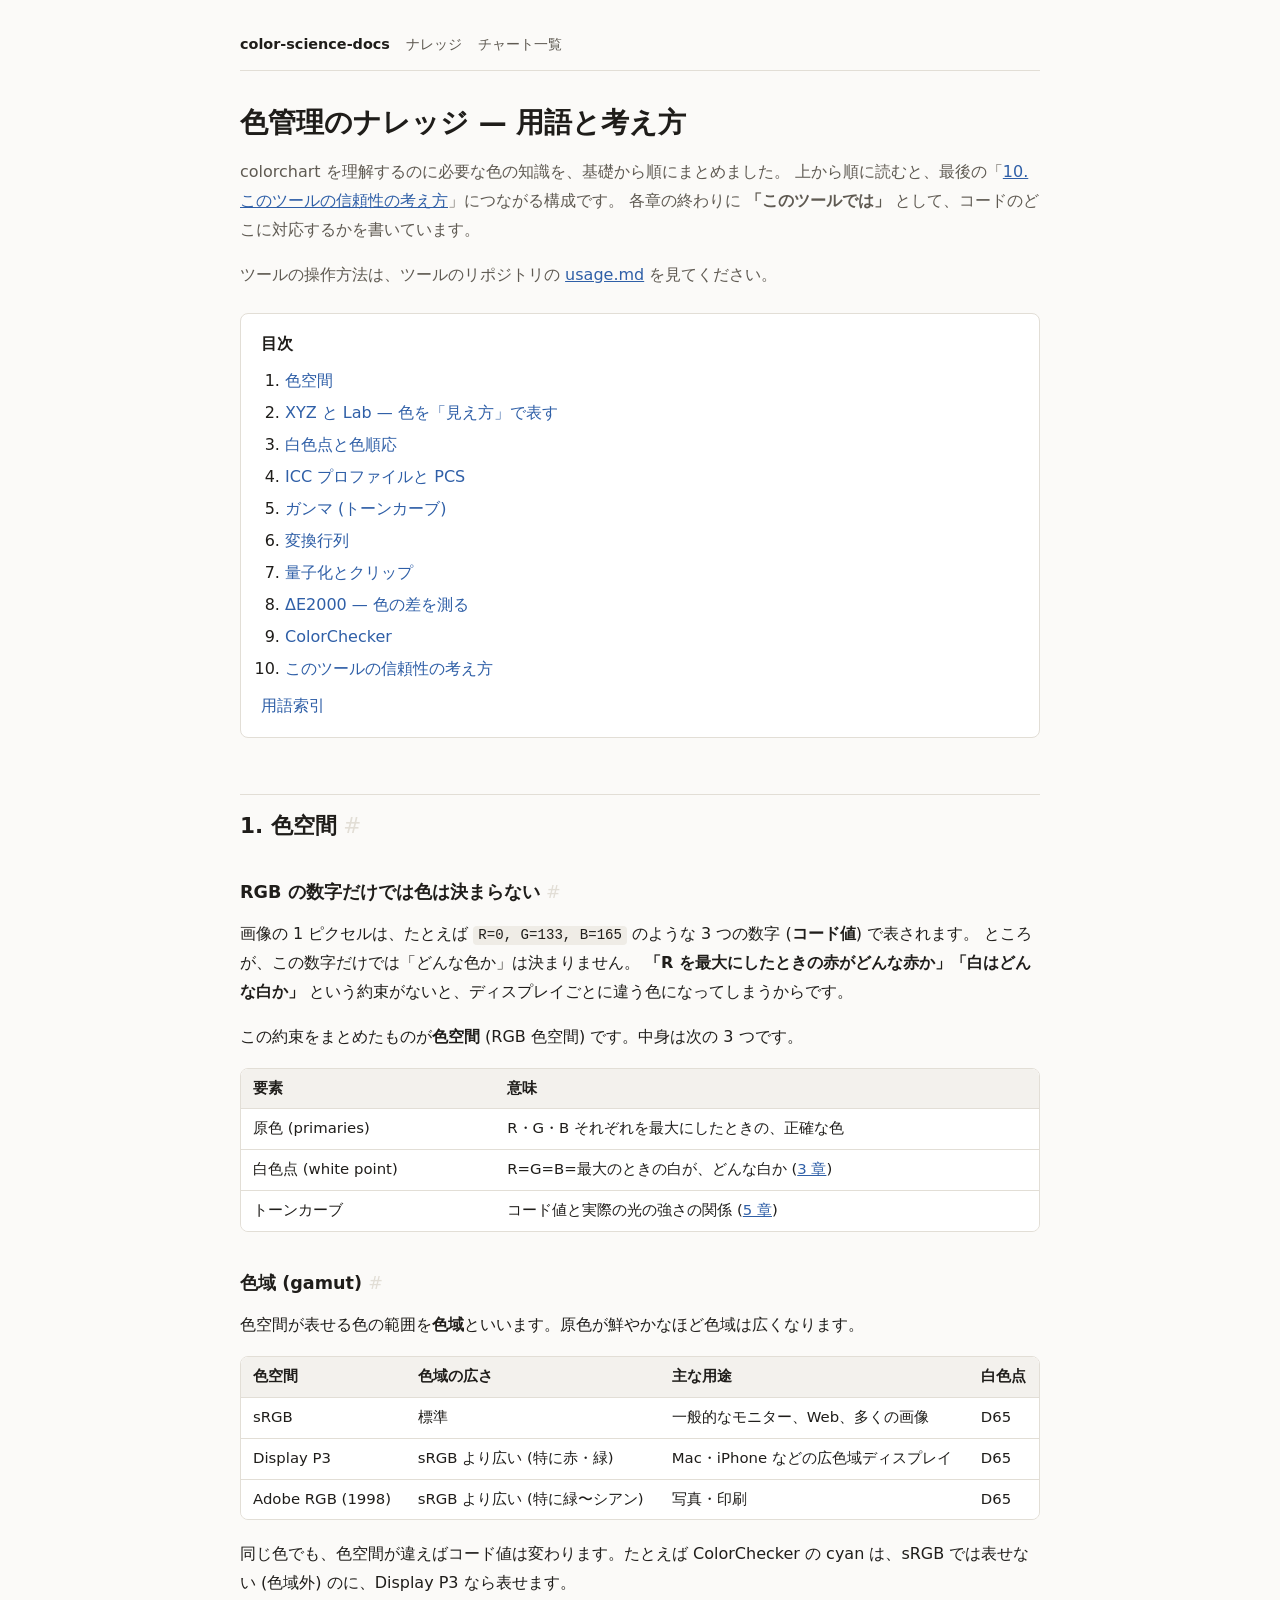
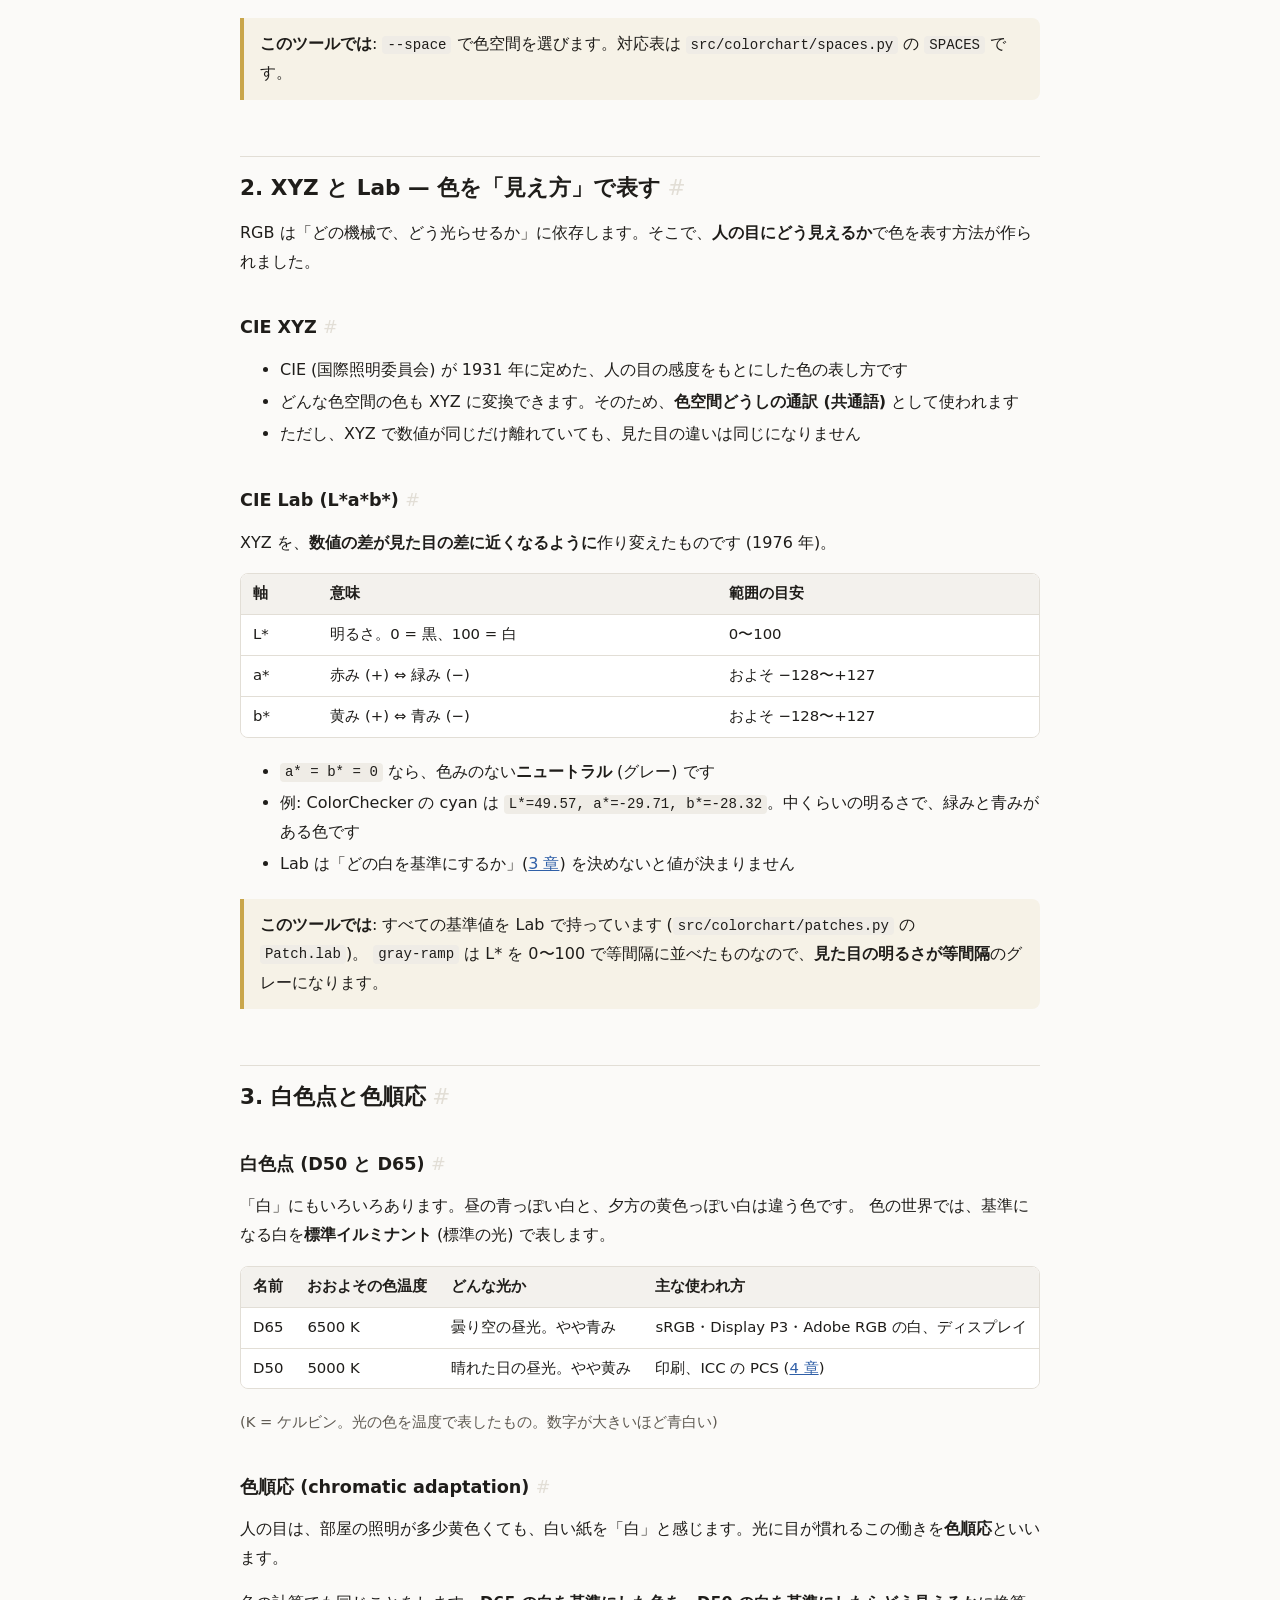
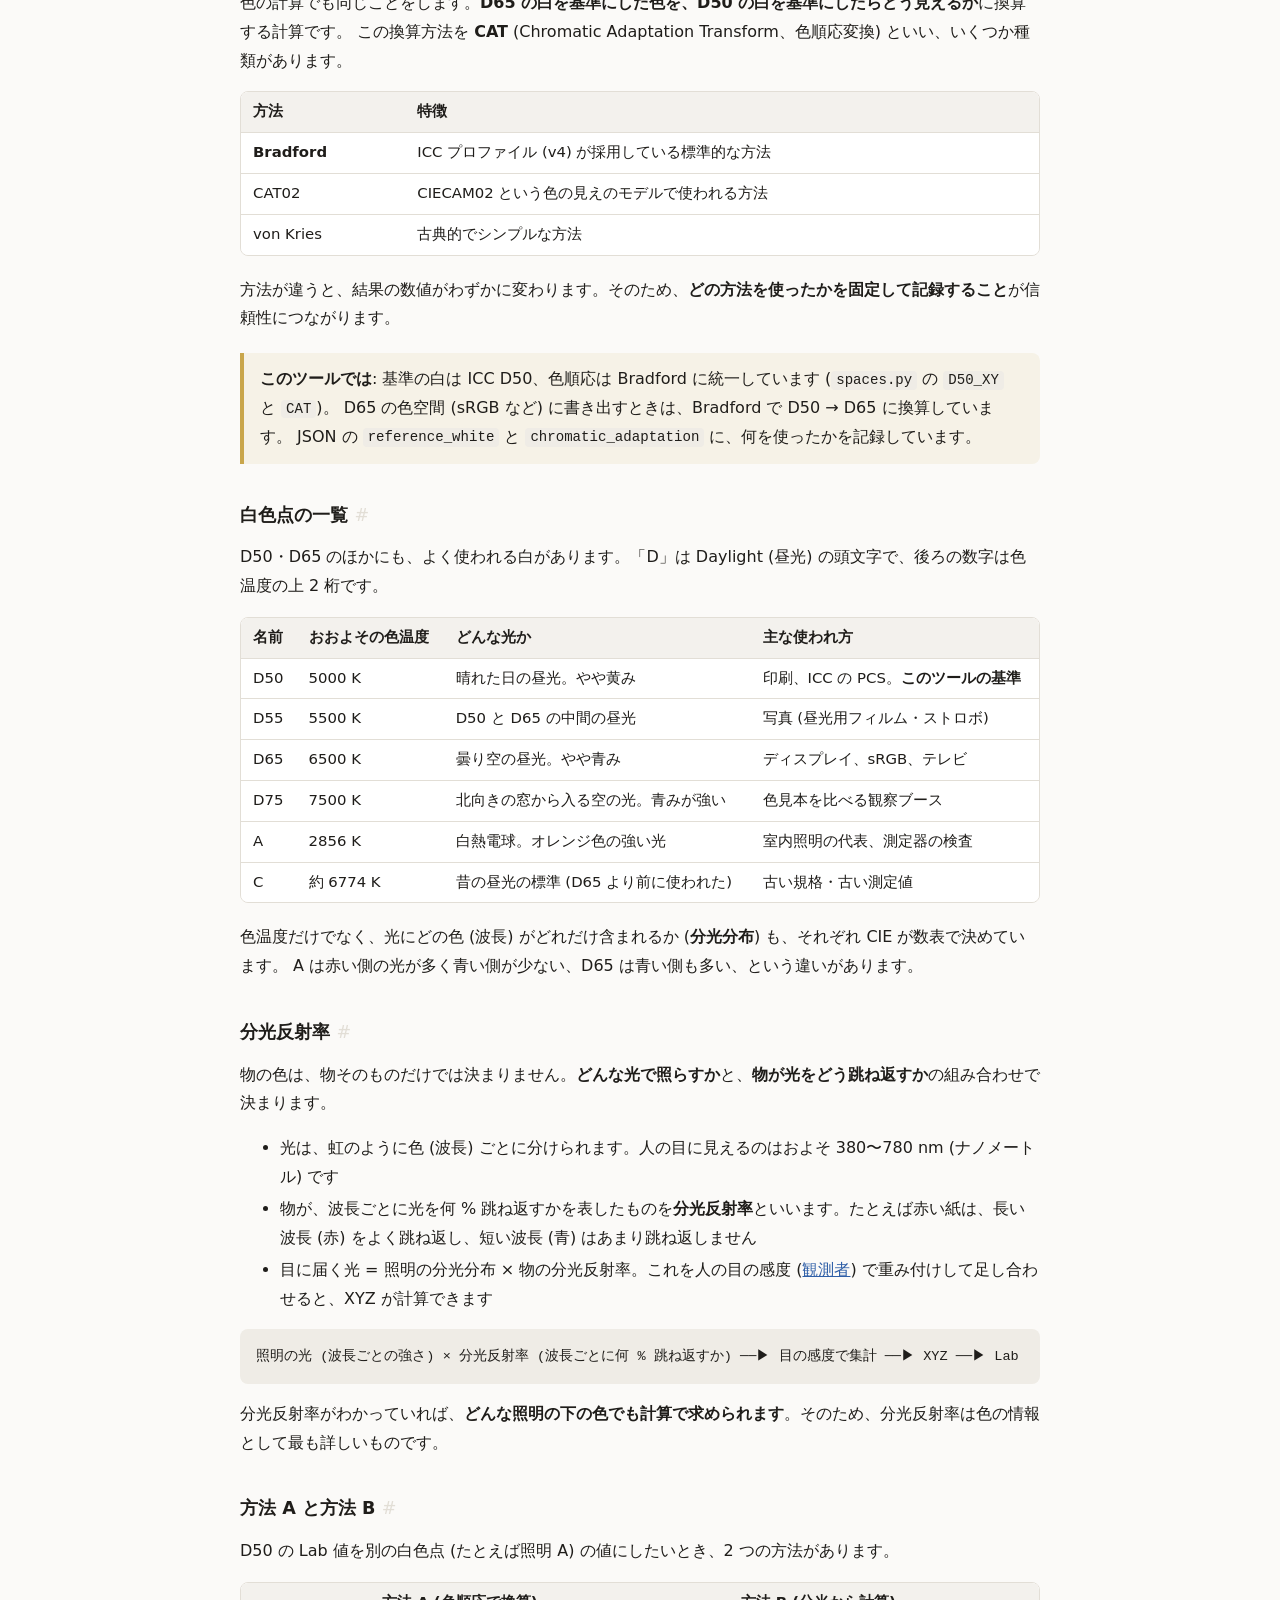
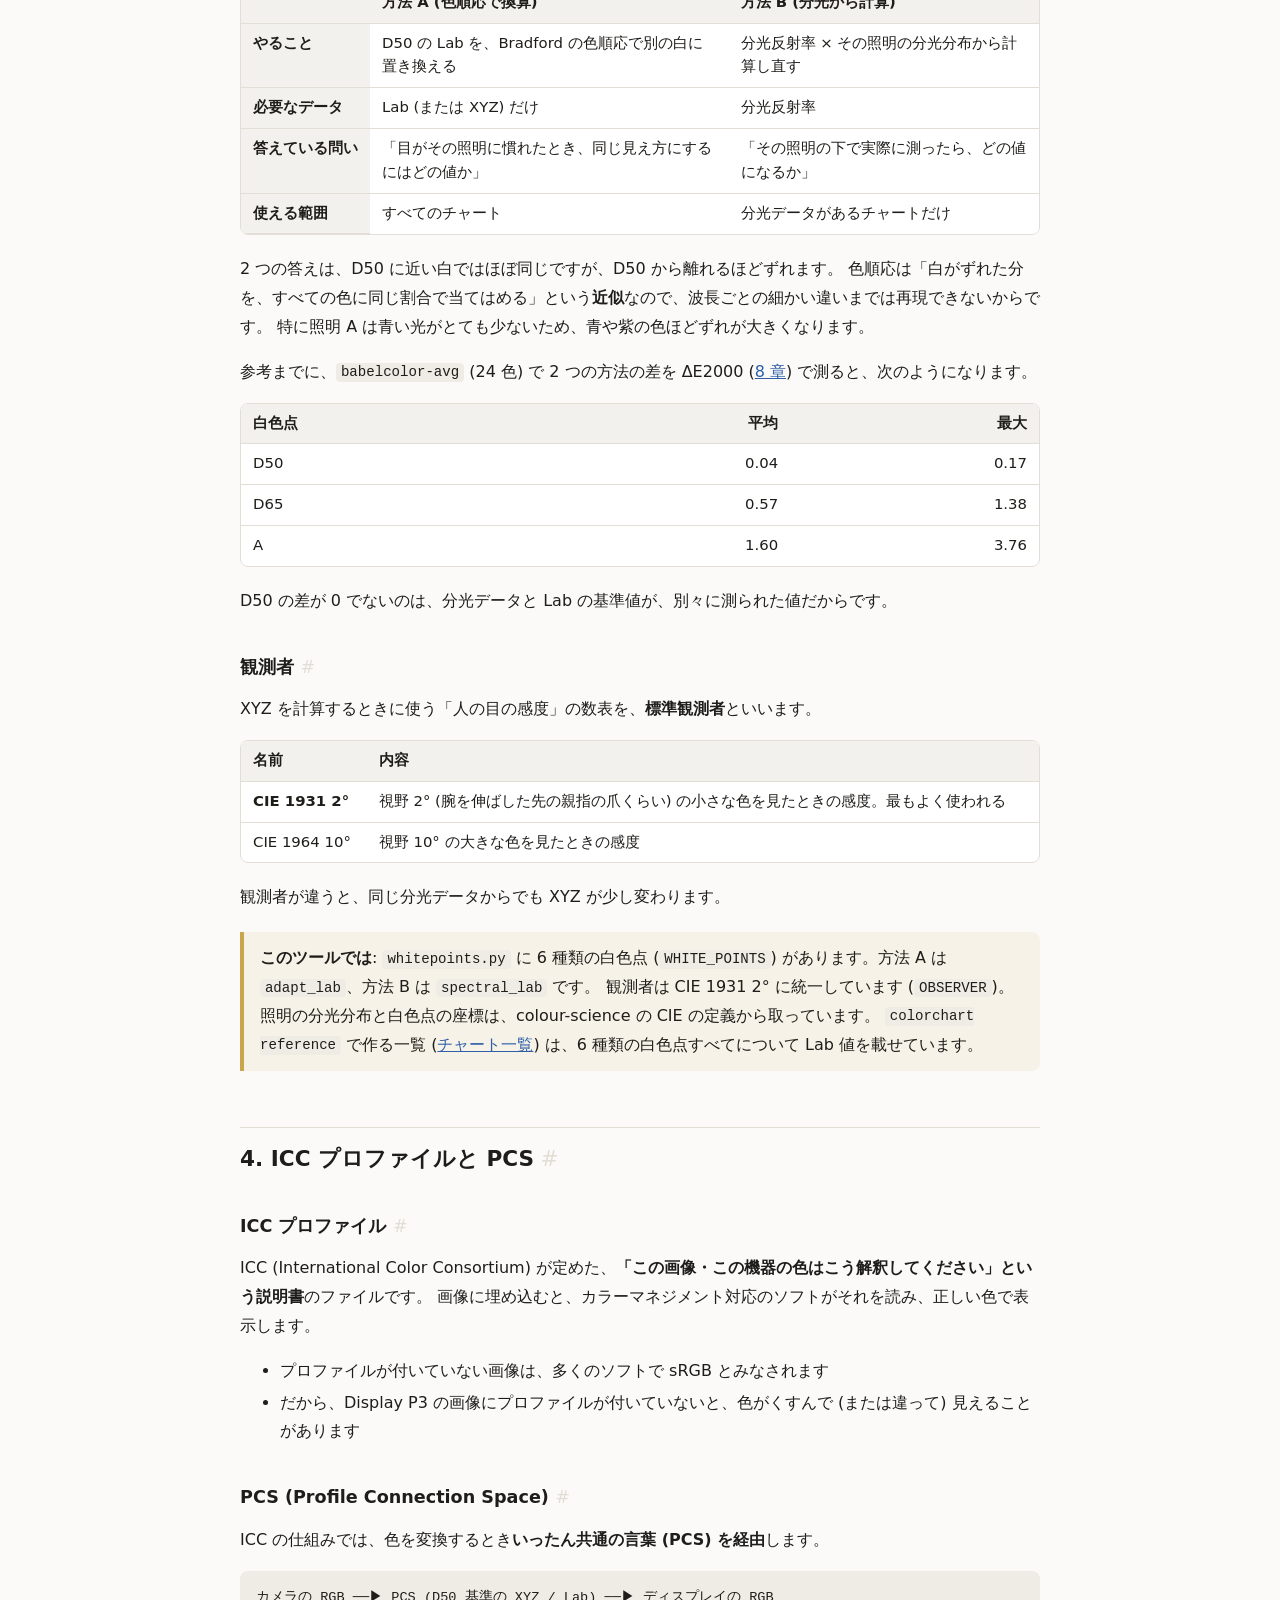
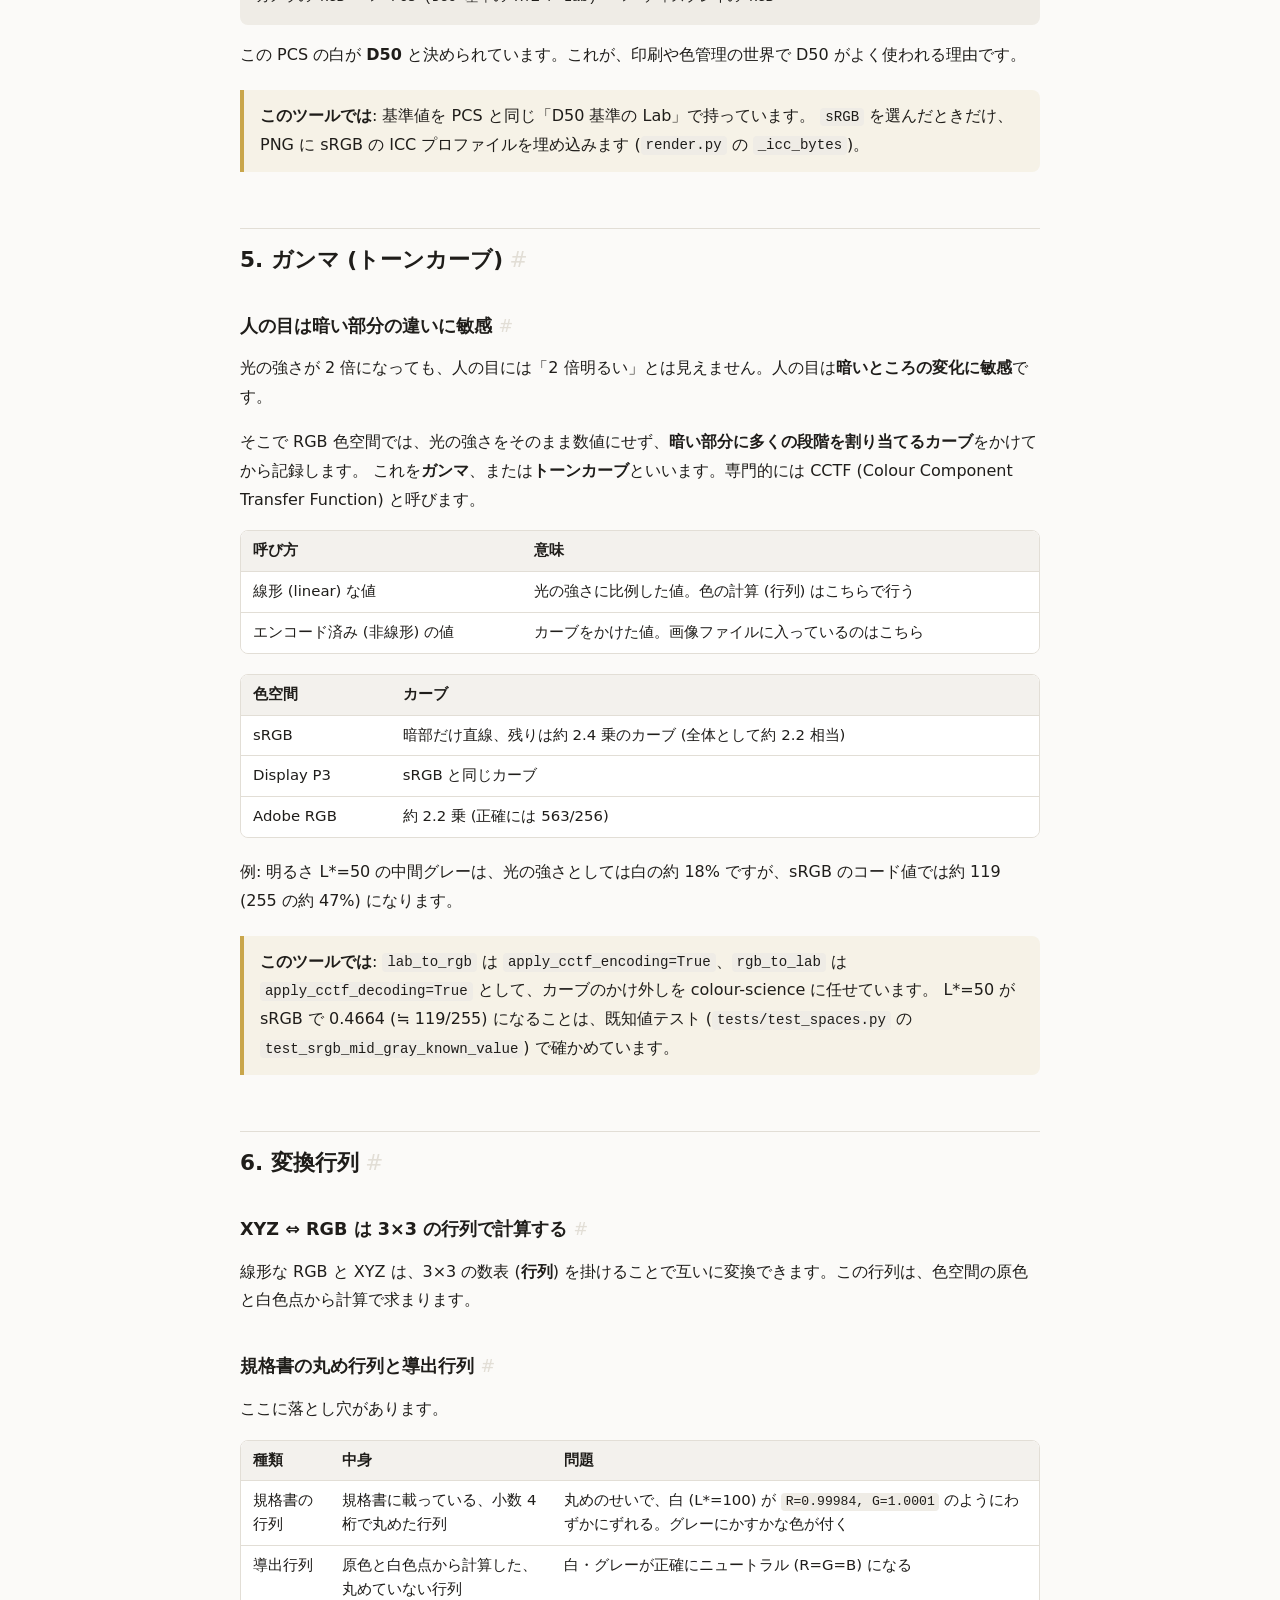
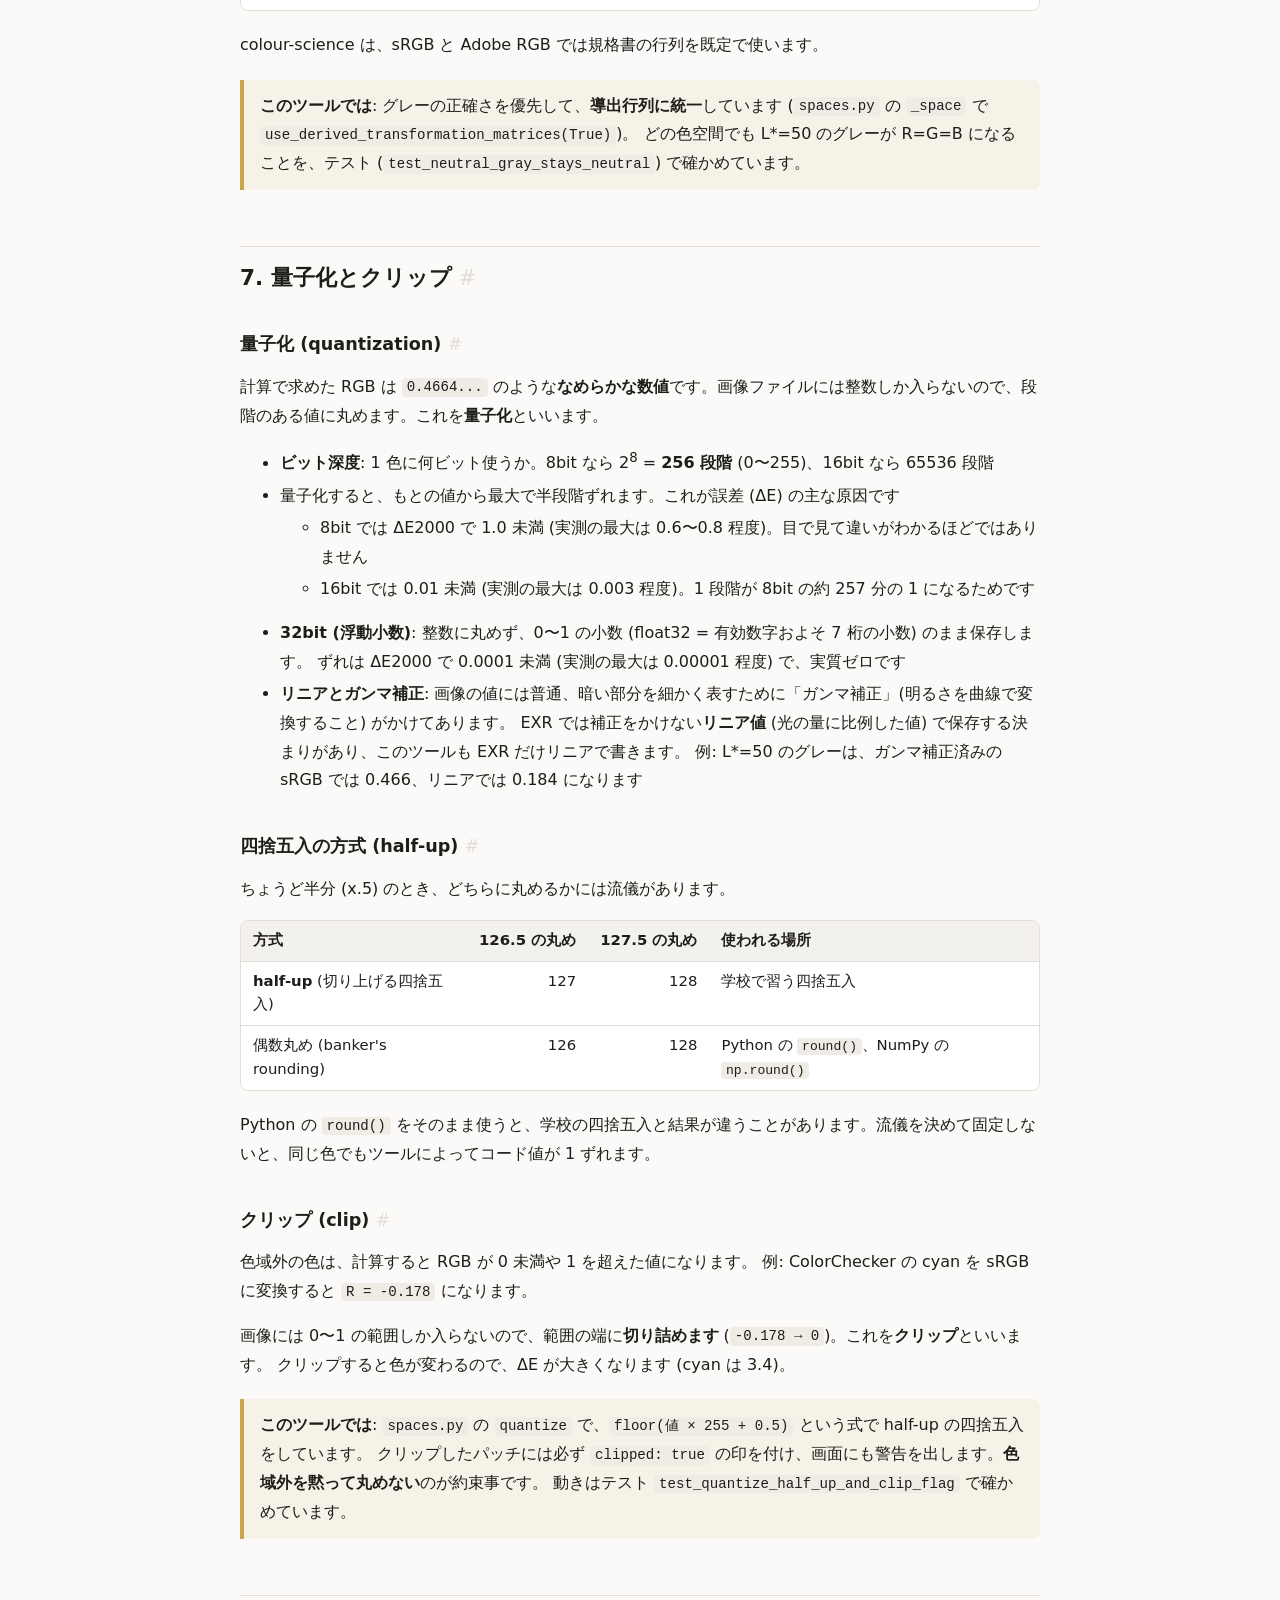
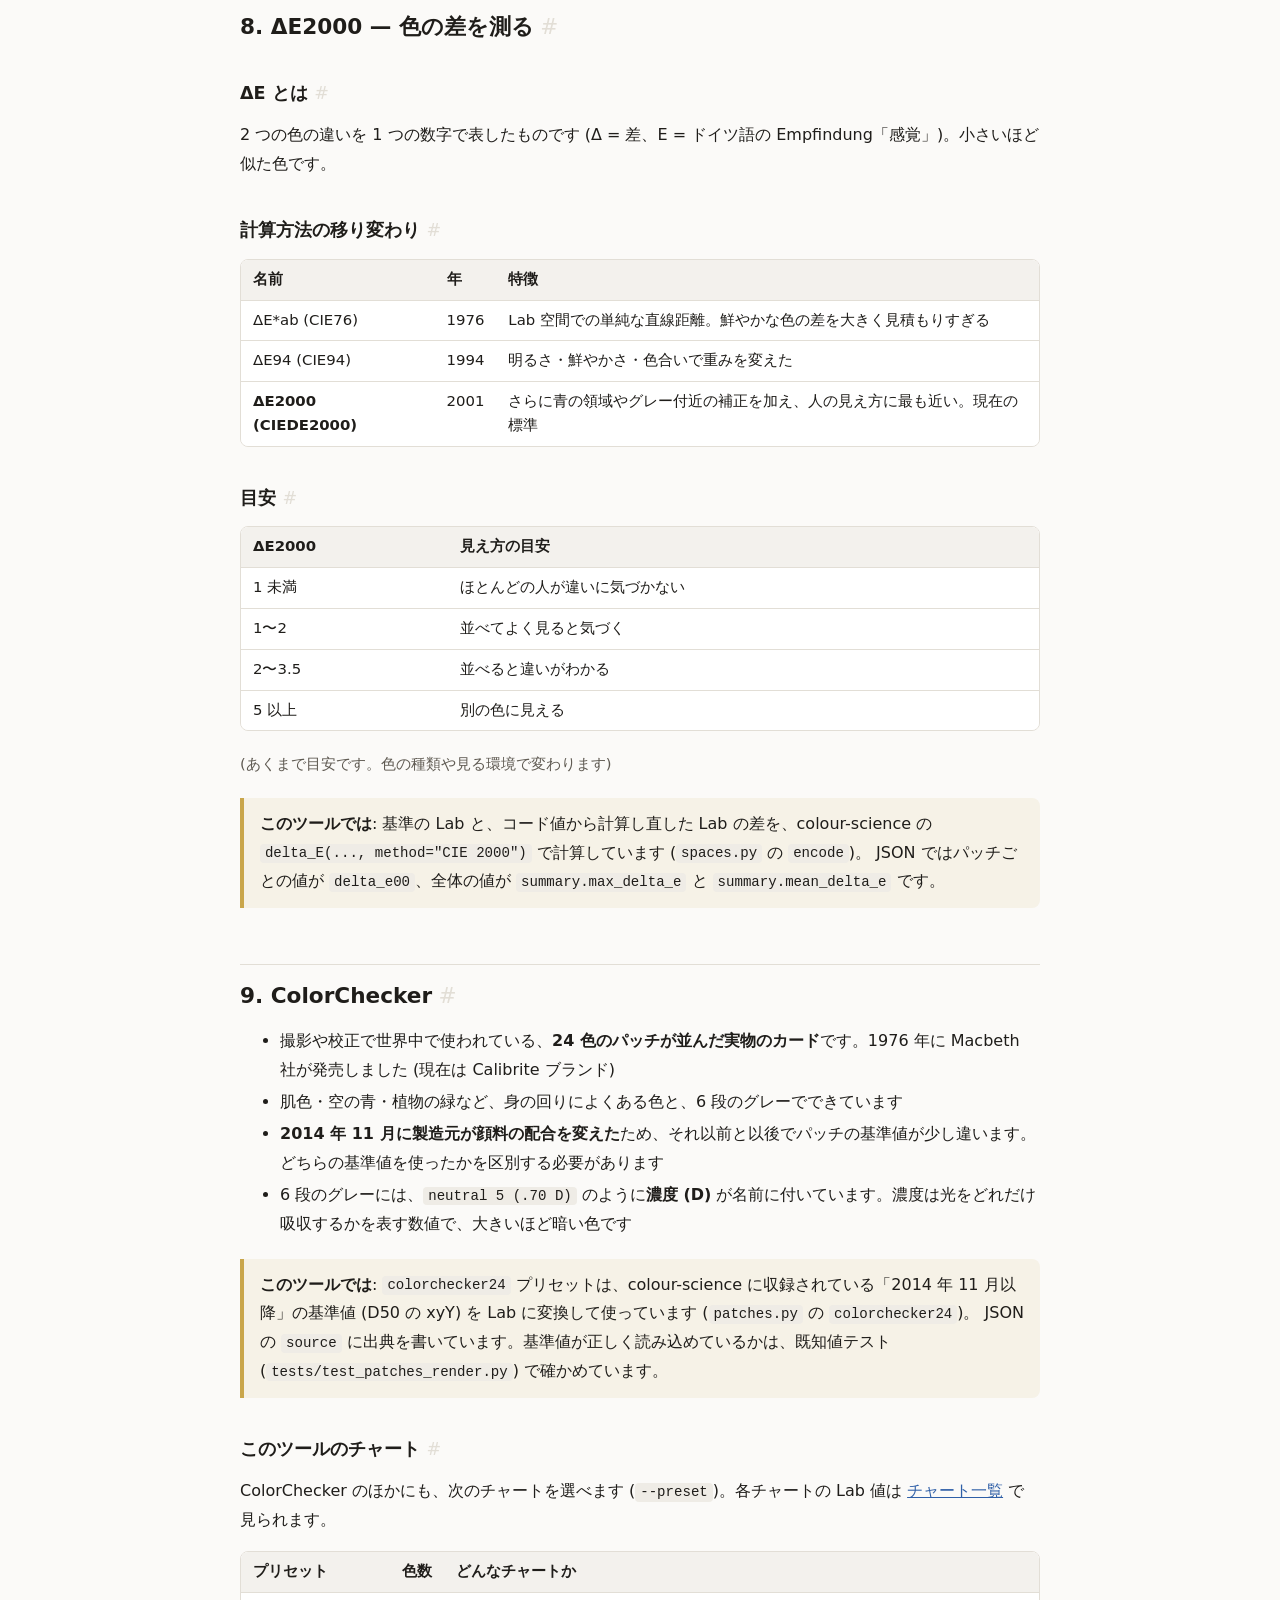
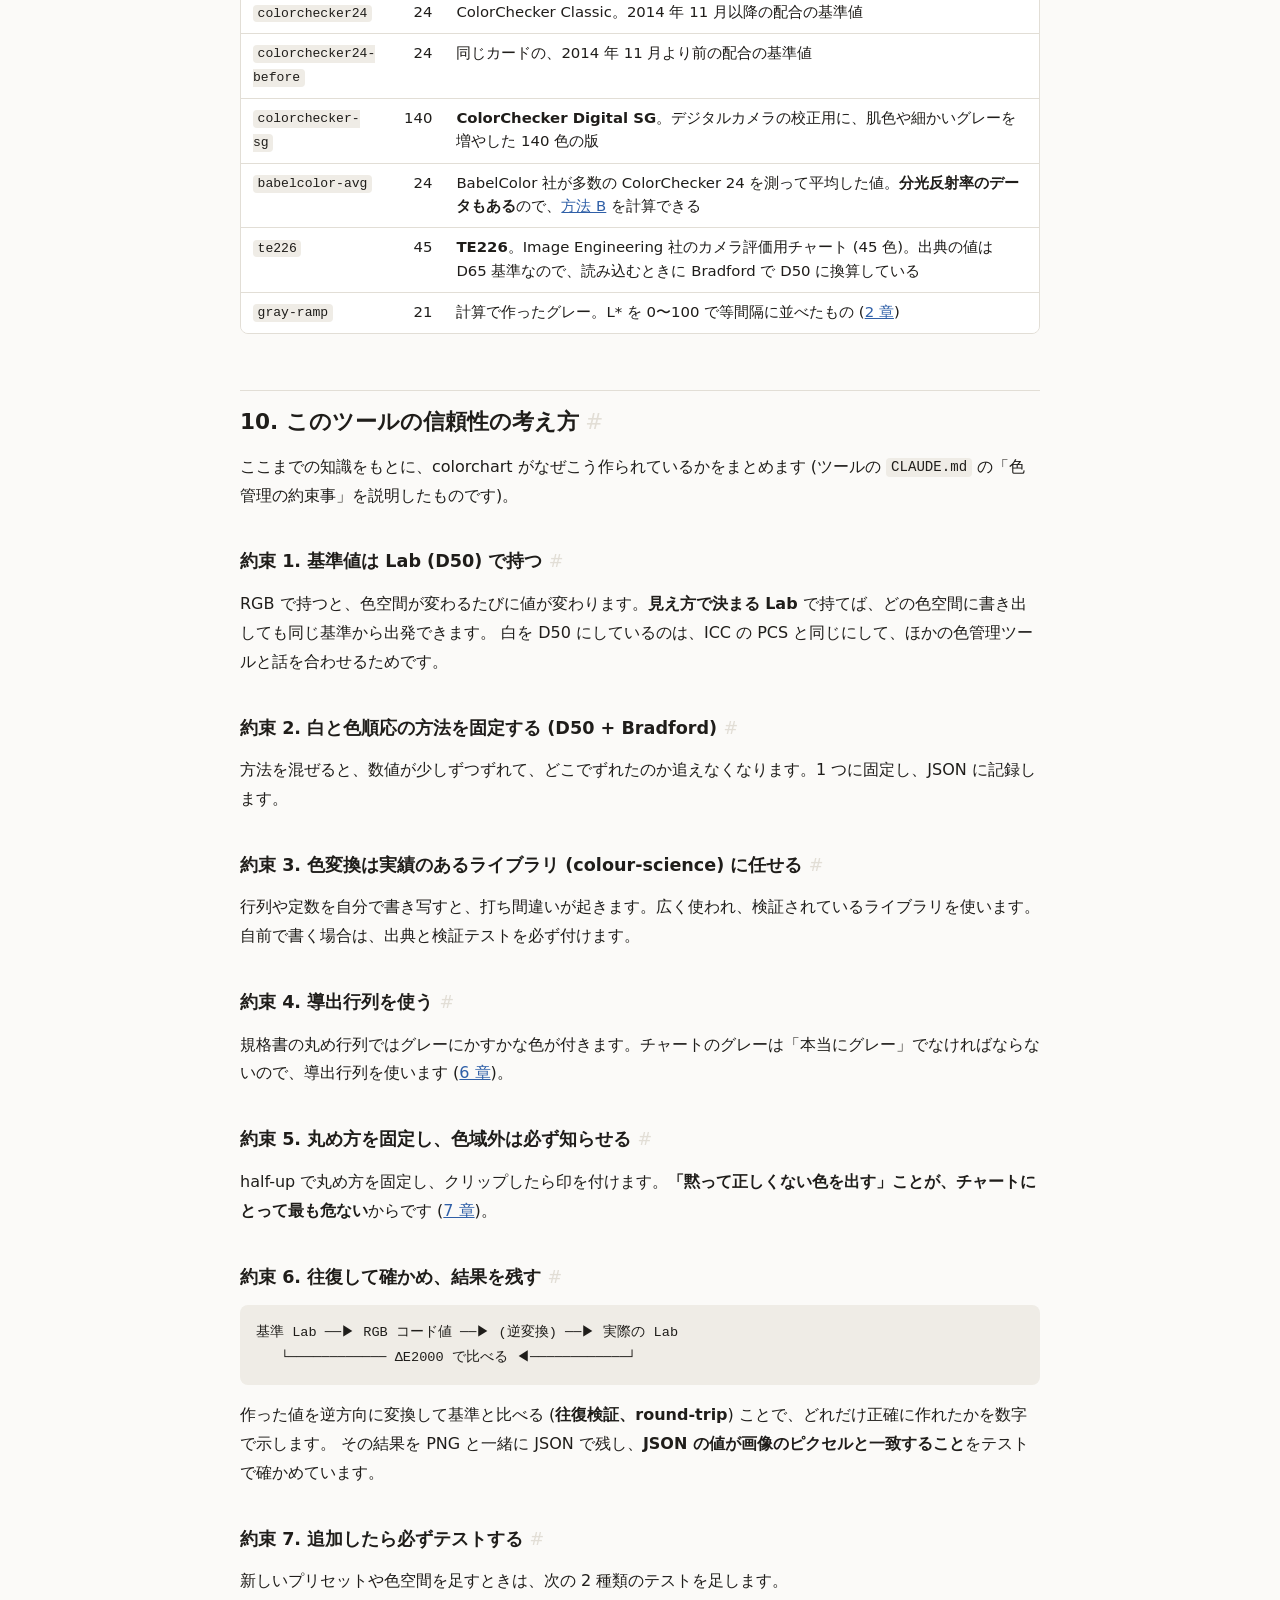
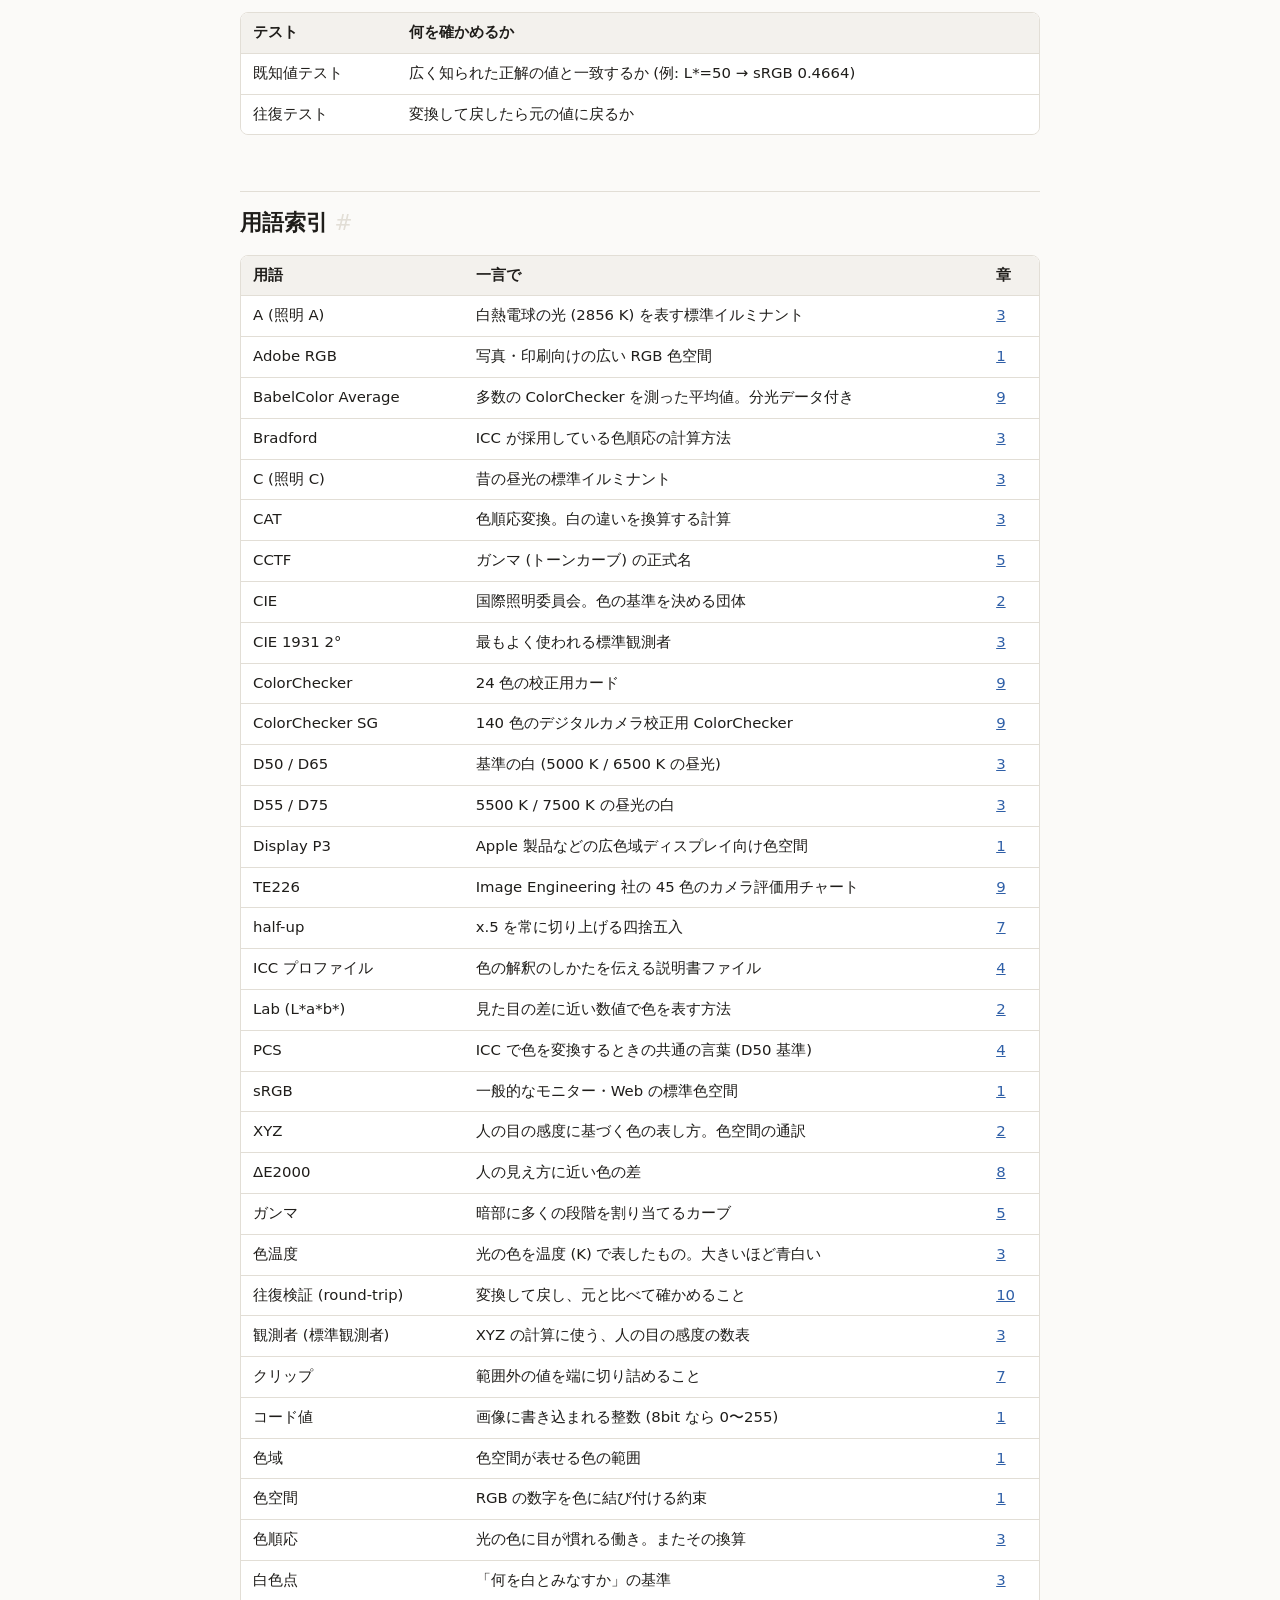
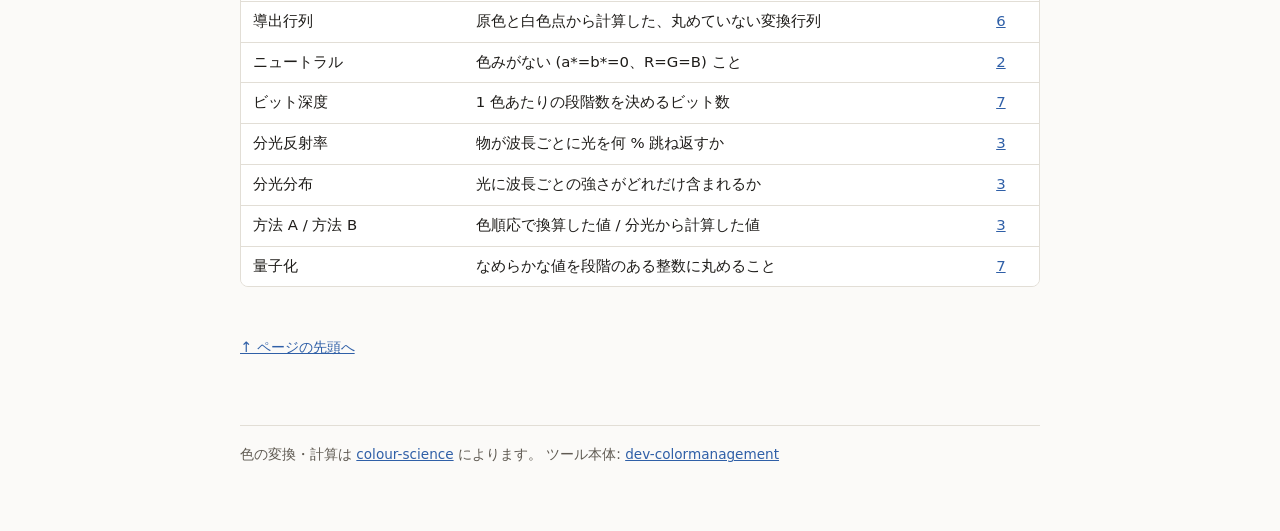
==== knowledge.html @ 38f11ab8 "色管理ドキュメントサイトを作成 (GitHub Pages 用) - knowledge.html: dev-colormanagement の docs/knowledge.md を HTML 化 " ====
<!doctype html>
<html lang="ja">
<head>
<meta charset="utf-8">
<meta name="viewport" content="width=device-width, initial-scale=1">
<title>色管理のナレッジ</title>
<meta name="description" content="色空間、Lab、白色点と色順応、ガンマ、量子化、ΔE2000 など、色管理の用語と考え方を基礎から順にまとめたページ。">
<link rel="stylesheet" href="assets/style.css">
</head>
<body>
<div class="page">

<nav class="site-nav" aria-label="サイト内">
  <a class="home" href="index.html">color-science-docs</a>
  <a href="knowledge.html">ナレッジ</a>
  <a href="reports/charts.html">チャート一覧</a>
</nav>

<main>
<h1 id="top">色管理のナレッジ — 用語と考え方</h1>

<p class="lead">colorchart を理解するのに必要な色の知識を、基礎から順にまとめました。
上から順に読むと、最後の「<a href="#reliability">10. このツールの信頼性の考え方</a>」につながる構成です。
各章の終わりに <strong>「このツールでは」</strong> として、コードのどこに対応するかを書いています。</p>

<p class="lead">ツールの操作方法は、ツールのリポジトリの
<a href="https://github.com/2JO-code/dev-colormanagement/blob/main/docs/usage.md">usage.md</a> を見てください。</p>

<nav class="toc" aria-label="目次">
  <p class="toc-title">目次</p>
  <ol>
    <li><a href="#color-space">色空間</a></li>
    <li><a href="#lab">XYZ と Lab — 色を「見え方」で表す</a></li>
    <li><a href="#white">白色点と色順応</a></li>
    <li><a href="#icc">ICC プロファイルと PCS</a></li>
    <li><a href="#gamma">ガンマ (トーンカーブ)</a></li>
    <li><a href="#matrix">変換行列</a></li>
    <li><a href="#clip">量子化とクリップ</a></li>
    <li><a href="#delta-e">ΔE2000 — 色の差を測る</a></li>
    <li><a href="#colorchecker">ColorChecker</a></li>
    <li><a href="#reliability">このツールの信頼性の考え方</a></li>
  </ol>
  <p style="margin:0.5rem 0 0"><a href="#glossary">用語索引</a></p>
</nav>

<!-- ============================================================ 1 -->
<section>
<h2 id="color-space">1. 色空間<a class="anchor" href="#color-space" aria-label="この章へのリンク">#</a></h2>

<h3 id="rgb-numbers">RGB の数字だけでは色は決まらない<a class="anchor" href="#rgb-numbers" aria-label="この節へのリンク">#</a></h3>

<p>画像の 1 ピクセルは、たとえば <code>R=0, G=133, B=165</code> のような 3 つの数字 (<strong>コード値</strong>) で表されます。
ところが、この数字だけでは「どんな色か」は決まりません。
<strong>「R を最大にしたときの赤がどんな赤か」「白はどんな白か」</strong> という約束がないと、ディスプレイごとに違う色になってしまうからです。</p>

<p>この約束をまとめたものが<strong>色空間</strong> (RGB 色空間) です。中身は次の 3 つです。</p>

<div class="table-wrap"><table>
<thead><tr><th>要素</th><th>意味</th></tr></thead>
<tbody>
<tr><td>原色 (primaries)</td><td>R・G・B それぞれを最大にしたときの、正確な色</td></tr>
<tr><td>白色点 (white point)</td><td>R=G=B=最大のときの白が、どんな白か (<a href="#white">3 章</a>)</td></tr>
<tr><td>トーンカーブ</td><td>コード値と実際の光の強さの関係 (<a href="#gamma">5 章</a>)</td></tr>
</tbody>
</table></div>

<h3 id="gamut">色域 (gamut)<a class="anchor" href="#gamut" aria-label="この節へのリンク">#</a></h3>

<p>色空間が表せる色の範囲を<strong>色域</strong>といいます。原色が鮮やかなほど色域は広くなります。</p>

<div class="table-wrap"><table>
<thead><tr><th>色空間</th><th>色域の広さ</th><th>主な用途</th><th>白色点</th></tr></thead>
<tbody>
<tr><td>sRGB</td><td>標準</td><td>一般的なモニター、Web、多くの画像</td><td>D65</td></tr>
<tr><td>Display P3</td><td>sRGB より広い (特に赤・緑)</td><td>Mac・iPhone などの広色域ディスプレイ</td><td>D65</td></tr>
<tr><td>Adobe RGB (1998)</td><td>sRGB より広い (特に緑〜シアン)</td><td>写真・印刷</td><td>D65</td></tr>
</tbody>
</table></div>

<p>同じ色でも、色空間が違えばコード値は変わります。たとえば ColorChecker の cyan は、sRGB では表せない (色域外) のに、Display P3 なら表せます。</p>

<div class="in-tool"><p><span class="label">このツールでは</span>: <code>--space</code> で色空間を選びます。対応表は <code>src/colorchart/spaces.py</code> の <code>SPACES</code> です。</p></div>
</section>

<!-- ============================================================ 2 -->
<section>
<h2 id="lab">2. XYZ と Lab — 色を「見え方」で表す<a class="anchor" href="#lab" aria-label="この章へのリンク">#</a></h2>

<p>RGB は「どの機械で、どう光らせるか」に依存します。そこで、<strong>人の目にどう見えるか</strong>で色を表す方法が作られました。</p>

<h3 id="xyz">CIE XYZ<a class="anchor" href="#xyz" aria-label="この節へのリンク">#</a></h3>

<ul>
<li>CIE (国際照明委員会) が 1931 年に定めた、人の目の感度をもとにした色の表し方です</li>
<li>どんな色空間の色も XYZ に変換できます。そのため、<strong>色空間どうしの通訳 (共通語)</strong> として使われます</li>
<li>ただし、XYZ で数値が同じだけ離れていても、見た目の違いは同じになりません</li>
</ul>

<h3 id="cielab">CIE Lab (L*a*b*)<a class="anchor" href="#cielab" aria-label="この節へのリンク">#</a></h3>

<p>XYZ を、<strong>数値の差が見た目の差に近くなるように</strong>作り変えたものです (1976 年)。</p>

<div class="table-wrap"><table>
<thead><tr><th>軸</th><th>意味</th><th>範囲の目安</th></tr></thead>
<tbody>
<tr><td>L*</td><td>明るさ。0 = 黒、100 = 白</td><td>0〜100</td></tr>
<tr><td>a*</td><td>赤み (+) ⇔ 緑み (−)</td><td>およそ −128〜+127</td></tr>
<tr><td>b*</td><td>黄み (+) ⇔ 青み (−)</td><td>およそ −128〜+127</td></tr>
</tbody>
</table></div>

<ul>
<li><code>a* = b* = 0</code> なら、色みのない<strong>ニュートラル</strong> (グレー) です</li>
<li>例: ColorChecker の cyan は <code>L*=49.57, a*=-29.71, b*=-28.32</code>。中くらいの明るさで、緑みと青みがある色です</li>
<li>Lab は「どの白を基準にするか」(<a href="#white">3 章</a>) を決めないと値が決まりません</li>
</ul>

<div class="in-tool">
<p><span class="label">このツールでは</span>: すべての基準値を Lab で持っています (<code>src/colorchart/patches.py</code> の <code>Patch.lab</code>)。
<code>gray-ramp</code> は L* を 0〜100 で等間隔に並べたものなので、<strong>見た目の明るさが等間隔</strong>のグレーになります。</p>
</div>
</section>

<!-- ============================================================ 3 -->
<section>
<h2 id="white">3. 白色点と色順応<a class="anchor" href="#white" aria-label="この章へのリンク">#</a></h2>

<h3 id="white-d50-d65">白色点 (D50 と D65)<a class="anchor" href="#white-d50-d65" aria-label="この節へのリンク">#</a></h3>

<p>「白」にもいろいろあります。昼の青っぽい白と、夕方の黄色っぽい白は違う色です。
色の世界では、基準になる白を<strong>標準イルミナント</strong> (標準の光) で表します。</p>

<div class="table-wrap"><table>
<thead><tr><th>名前</th><th>おおよその色温度</th><th>どんな光か</th><th>主な使われ方</th></tr></thead>
<tbody>
<tr><td>D65</td><td>6500 K</td><td>曇り空の昼光。やや青み</td><td>sRGB・Display P3・Adobe RGB の白、ディスプレイ</td></tr>
<tr><td>D50</td><td>5000 K</td><td>晴れた日の昼光。やや黄み</td><td>印刷、ICC の PCS (<a href="#icc">4 章</a>)</td></tr>
</tbody>
</table></div>

<p class="note">(K = ケルビン。光の色を温度で表したもの。数字が大きいほど青白い)</p>

<h3 id="adaptation">色順応 (chromatic adaptation)<a class="anchor" href="#adaptation" aria-label="この節へのリンク">#</a></h3>

<p>人の目は、部屋の照明が多少黄色くても、白い紙を「白」と感じます。光に目が慣れるこの働きを<strong>色順応</strong>といいます。</p>

<p>色の計算でも同じことをします。<strong>D65 の白を基準にした色を、D50 の白を基準にしたらどう見えるか</strong>に換算する計算です。
この換算方法を <strong>CAT</strong> (Chromatic Adaptation Transform、色順応変換) といい、いくつか種類があります。</p>

<div class="table-wrap"><table>
<thead><tr><th>方法</th><th>特徴</th></tr></thead>
<tbody>
<tr><td><strong>Bradford</strong></td><td>ICC プロファイル (v4) が採用している標準的な方法</td></tr>
<tr><td>CAT02</td><td>CIECAM02 という色の見えのモデルで使われる方法</td></tr>
<tr><td>von Kries</td><td>古典的でシンプルな方法</td></tr>
</tbody>
</table></div>

<p>方法が違うと、結果の数値がわずかに変わります。そのため、<strong>どの方法を使ったかを固定して記録すること</strong>が信頼性につながります。</p>

<div class="in-tool">
<p><span class="label">このツールでは</span>: 基準の白は ICC D50、色順応は Bradford に統一しています (<code>spaces.py</code> の <code>D50_XY</code> と <code>CAT</code>)。
D65 の色空間 (sRGB など) に書き出すときは、Bradford で D50 → D65 に換算しています。
JSON の <code>reference_white</code> と <code>chromatic_adaptation</code> に、何を使ったかを記録しています。</p>
</div>

<h3 id="white-list">白色点の一覧<a class="anchor" href="#white-list" aria-label="この節へのリンク">#</a></h3>

<p>D50・D65 のほかにも、よく使われる白があります。「D」は Daylight (昼光) の頭文字で、後ろの数字は色温度の上 2 桁です。</p>

<div class="table-wrap"><table>
<thead><tr><th>名前</th><th>おおよその色温度</th><th>どんな光か</th><th>主な使われ方</th></tr></thead>
<tbody>
<tr><td>D50</td><td>5000 K</td><td>晴れた日の昼光。やや黄み</td><td>印刷、ICC の PCS。<strong>このツールの基準</strong></td></tr>
<tr><td>D55</td><td>5500 K</td><td>D50 と D65 の中間の昼光</td><td>写真 (昼光用フィルム・ストロボ)</td></tr>
<tr><td>D65</td><td>6500 K</td><td>曇り空の昼光。やや青み</td><td>ディスプレイ、sRGB、テレビ</td></tr>
<tr><td>D75</td><td>7500 K</td><td>北向きの窓から入る空の光。青みが強い</td><td>色見本を比べる観察ブース</td></tr>
<tr><td>A</td><td>2856 K</td><td>白熱電球。オレンジ色の強い光</td><td>室内照明の代表、測定器の検査</td></tr>
<tr><td>C</td><td>約 6774 K</td><td>昔の昼光の標準 (D65 より前に使われた)</td><td>古い規格・古い測定値</td></tr>
</tbody>
</table></div>

<p>色温度だけでなく、光にどの色 (波長) がどれだけ含まれるか (<strong>分光分布</strong>) も、それぞれ CIE が数表で決めています。
A は赤い側の光が多く青い側が少ない、D65 は青い側も多い、という違いがあります。</p>

<h3 id="spectral">分光反射率<a class="anchor" href="#spectral" aria-label="この節へのリンク">#</a></h3>

<p>物の色は、物そのものだけでは決まりません。<strong>どんな光で照らすか</strong>と、<strong>物が光をどう跳ね返すか</strong>の組み合わせで決まります。</p>

<ul>
<li>光は、虹のように色 (波長) ごとに分けられます。人の目に見えるのはおよそ 380〜780 nm (ナノメートル) です</li>
<li>物が、波長ごとに光を何 % 跳ね返すかを表したものを<strong>分光反射率</strong>といいます。たとえば赤い紙は、長い波長 (赤) をよく跳ね返し、短い波長 (青) はあまり跳ね返しません</li>
<li>目に届く光 = 照明の分光分布 × 物の分光反射率。これを人の目の感度 (<a href="#observer">観測者</a>) で重み付けして足し合わせると、XYZ が計算できます</li>
</ul>

<pre><code>照明の光 (波長ごとの強さ) × 分光反射率 (波長ごとに何 % 跳ね返すか) ──▶ 目の感度で集計 ──▶ XYZ ──▶ Lab</code></pre>

<p>分光反射率がわかっていれば、<strong>どんな照明の下の色でも計算で求められます</strong>。そのため、分光反射率は色の情報として最も詳しいものです。</p>

<h3 id="methods">方法 A と方法 B<a class="anchor" href="#methods" aria-label="この節へのリンク">#</a></h3>

<p>D50 の Lab 値を別の白色点 (たとえば照明 A) の値にしたいとき、2 つの方法があります。</p>

<div class="table-wrap"><table>
<thead><tr><th></th><th>方法 A (色順応で換算)</th><th>方法 B (分光から計算)</th></tr></thead>
<tbody>
<tr><th scope="row">やること</th><td>D50 の Lab を、Bradford の色順応で別の白に置き換える</td><td>分光反射率 × その照明の分光分布から計算し直す</td></tr>
<tr><th scope="row">必要なデータ</th><td>Lab (または XYZ) だけ</td><td>分光反射率</td></tr>
<tr><th scope="row">答えている問い</th><td>「目がその照明に慣れたとき、同じ見え方にするにはどの値か」</td><td>「その照明の下で実際に測ったら、どの値になるか」</td></tr>
<tr><th scope="row">使える範囲</th><td>すべてのチャート</td><td>分光データがあるチャートだけ</td></tr>
</tbody>
</table></div>

<p>2 つの答えは、D50 に近い白ではほぼ同じですが、D50 から離れるほどずれます。
色順応は「白がずれた分を、すべての色に同じ割合で当てはめる」という<strong>近似</strong>なので、波長ごとの細かい違いまでは再現できないからです。
特に照明 A は青い光がとても少ないため、青や紫の色ほどずれが大きくなります。</p>

<p>参考までに、<code>babelcolor-avg</code> (24 色) で 2 つの方法の差を ΔE2000 (<a href="#delta-e">8 章</a>) で測ると、次のようになります。</p>

<div class="table-wrap"><table>
<thead><tr><th>白色点</th><th class="num">平均</th><th class="num">最大</th></tr></thead>
<tbody>
<tr><td>D50</td><td class="num">0.04</td><td class="num">0.17</td></tr>
<tr><td>D65</td><td class="num">0.57</td><td class="num">1.38</td></tr>
<tr><td>A</td><td class="num">1.60</td><td class="num">3.76</td></tr>
</tbody>
</table></div>

<p>D50 の差が 0 でないのは、分光データと Lab の基準値が、別々に測られた値だからです。</p>

<h3 id="observer">観測者<a class="anchor" href="#observer" aria-label="この節へのリンク">#</a></h3>

<p>XYZ を計算するときに使う「人の目の感度」の数表を、<strong>標準観測者</strong>といいます。</p>

<div class="table-wrap"><table>
<thead><tr><th>名前</th><th>内容</th></tr></thead>
<tbody>
<tr><td><strong>CIE 1931 2°</strong></td><td>視野 2° (腕を伸ばした先の親指の爪くらい) の小さな色を見たときの感度。最もよく使われる</td></tr>
<tr><td>CIE 1964 10°</td><td>視野 10° の大きな色を見たときの感度</td></tr>
</tbody>
</table></div>

<p>観測者が違うと、同じ分光データからでも XYZ が少し変わります。</p>

<div class="in-tool">
<p><span class="label">このツールでは</span>: <code>whitepoints.py</code> に 6 種類の白色点 (<code>WHITE_POINTS</code>) があります。方法 A は <code>adapt_lab</code>、方法 B は <code>spectral_lab</code> です。
観測者は CIE 1931 2° に統一しています (<code>OBSERVER</code>)。照明の分光分布と白色点の座標は、colour-science の CIE の定義から取っています。
<code>colorchart reference</code> で作る一覧 (<a href="reports/charts.html">チャート一覧</a>) は、6 種類の白色点すべてについて Lab 値を載せています。</p>
</div>
</section>

<!-- ============================================================ 4 -->
<section>
<h2 id="icc">4. ICC プロファイルと PCS<a class="anchor" href="#icc" aria-label="この章へのリンク">#</a></h2>

<h3 id="icc-profile">ICC プロファイル<a class="anchor" href="#icc-profile" aria-label="この節へのリンク">#</a></h3>

<p>ICC (International Color Consortium) が定めた、<strong>「この画像・この機器の色はこう解釈してください」という説明書</strong>のファイルです。
画像に埋め込むと、カラーマネジメント対応のソフトがそれを読み、正しい色で表示します。</p>

<ul>
<li>プロファイルが付いていない画像は、多くのソフトで sRGB とみなされます</li>
<li>だから、Display P3 の画像にプロファイルが付いていないと、色がくすんで (または違って) 見えることがあります</li>
</ul>

<h3 id="pcs">PCS (Profile Connection Space)<a class="anchor" href="#pcs" aria-label="この節へのリンク">#</a></h3>

<p>ICC の仕組みでは、色を変換するとき<strong>いったん共通の言葉 (PCS) を経由</strong>します。</p>

<pre><code>カメラの RGB ──▶ PCS (D50 基準の XYZ / Lab) ──▶ ディスプレイの RGB</code></pre>

<p>この PCS の白が <strong>D50</strong> と決められています。これが、印刷や色管理の世界で D50 がよく使われる理由です。</p>

<div class="in-tool">
<p><span class="label">このツールでは</span>: 基準値を PCS と同じ「D50 基準の Lab」で持っています。
<code>sRGB</code> を選んだときだけ、PNG に sRGB の ICC プロファイルを埋め込みます (<code>render.py</code> の <code>_icc_bytes</code>)。</p>
</div>
</section>

<!-- ============================================================ 5 -->
<section>
<h2 id="gamma">5. ガンマ (トーンカーブ)<a class="anchor" href="#gamma" aria-label="この章へのリンク">#</a></h2>

<h3 id="gamma-eye">人の目は暗い部分の違いに敏感<a class="anchor" href="#gamma-eye" aria-label="この節へのリンク">#</a></h3>

<p>光の強さが 2 倍になっても、人の目には「2 倍明るい」とは見えません。人の目は<strong>暗いところの変化に敏感</strong>です。</p>

<p>そこで RGB 色空間では、光の強さをそのまま数値にせず、<strong>暗い部分に多くの段階を割り当てるカーブ</strong>をかけてから記録します。
これを<strong>ガンマ</strong>、または<strong>トーンカーブ</strong>といいます。専門的には CCTF (Colour Component Transfer Function) と呼びます。</p>

<div class="table-wrap"><table>
<thead><tr><th>呼び方</th><th>意味</th></tr></thead>
<tbody>
<tr><td>線形 (linear) な値</td><td>光の強さに比例した値。色の計算 (行列) はこちらで行う</td></tr>
<tr><td>エンコード済み (非線形) の値</td><td>カーブをかけた値。画像ファイルに入っているのはこちら</td></tr>
</tbody>
</table></div>

<div class="table-wrap"><table>
<thead><tr><th>色空間</th><th>カーブ</th></tr></thead>
<tbody>
<tr><td>sRGB</td><td>暗部だけ直線、残りは約 2.4 乗のカーブ (全体として約 2.2 相当)</td></tr>
<tr><td>Display P3</td><td>sRGB と同じカーブ</td></tr>
<tr><td>Adobe RGB</td><td>約 2.2 乗 (正確には 563/256)</td></tr>
</tbody>
</table></div>

<p>例: 明るさ L*=50 の中間グレーは、光の強さとしては白の約 18% ですが、sRGB のコード値では約 119 (255 の約 47%) になります。</p>

<div class="in-tool">
<p><span class="label">このツールでは</span>: <code>lab_to_rgb</code> は <code>apply_cctf_encoding=True</code>、<code>rgb_to_lab</code> は <code>apply_cctf_decoding=True</code> として、カーブのかけ外しを colour-science に任せています。
L*=50 が sRGB で 0.4664 (≒ 119/255) になることは、既知値テスト (<code>tests/test_spaces.py</code> の <code>test_srgb_mid_gray_known_value</code>) で確かめています。</p>
</div>
</section>

<!-- ============================================================ 6 -->
<section>
<h2 id="matrix">6. 変換行列<a class="anchor" href="#matrix" aria-label="この章へのリンク">#</a></h2>

<h3 id="matrix-3x3">XYZ ⇔ RGB は 3×3 の行列で計算する<a class="anchor" href="#matrix-3x3" aria-label="この節へのリンク">#</a></h3>

<p>線形な RGB と XYZ は、3×3 の数表 (<strong>行列</strong>) を掛けることで互いに変換できます。この行列は、色空間の原色と白色点から計算で求まります。</p>

<h3 id="derived-matrix">規格書の丸め行列と導出行列<a class="anchor" href="#derived-matrix" aria-label="この節へのリンク">#</a></h3>

<p>ここに落とし穴があります。</p>

<div class="table-wrap"><table>
<thead><tr><th>種類</th><th>中身</th><th>問題</th></tr></thead>
<tbody>
<tr><td>規格書の行列</td><td>規格書に載っている、小数 4 桁で丸めた行列</td><td>丸めのせいで、白 (L*=100) が <code>R=0.99984, G=1.0001</code> のようにわずかにずれる。グレーにかすかな色が付く</td></tr>
<tr><td>導出行列</td><td>原色と白色点から計算した、丸めていない行列</td><td>白・グレーが正確にニュートラル (R=G=B) になる</td></tr>
</tbody>
</table></div>

<p>colour-science は、sRGB と Adobe RGB では規格書の行列を既定で使います。</p>

<div class="in-tool">
<p><span class="label">このツールでは</span>: グレーの正確さを優先して、<strong>導出行列に統一</strong>しています (<code>spaces.py</code> の <code>_space</code> で <code>use_derived_transformation_matrices(True)</code>)。
どの色空間でも L*=50 のグレーが R=G=B になることを、テスト (<code>test_neutral_gray_stays_neutral</code>) で確かめています。</p>
</div>
</section>

<!-- ============================================================ 7 -->
<section>
<h2 id="clip">7. 量子化とクリップ<a class="anchor" href="#clip" aria-label="この章へのリンク">#</a></h2>

<h3 id="quantization">量子化 (quantization)<a class="anchor" href="#quantization" aria-label="この節へのリンク">#</a></h3>

<p>計算で求めた RGB は <code>0.4664...</code> のような<strong>なめらかな数値</strong>です。画像ファイルには整数しか入らないので、段階のある値に丸めます。これを<strong>量子化</strong>といいます。</p>

<ul>
<li><strong>ビット深度</strong>: 1 色に何ビット使うか。8bit なら 2<sup>8</sup> = <strong>256 段階</strong> (0〜255)、16bit なら 65536 段階</li>
<li>量子化すると、もとの値から最大で半段階ずれます。これが誤差 (ΔE) の主な原因です
  <ul>
  <li>8bit では ΔE2000 で 1.0 未満 (実測の最大は 0.6〜0.8 程度)。目で見て違いがわかるほどではありません</li>
  <li>16bit では 0.01 未満 (実測の最大は 0.003 程度)。1 段階が 8bit の約 257 分の 1 になるためです</li>
  </ul>
</li>
<li><strong>32bit (浮動小数)</strong>: 整数に丸めず、0〜1 の小数 (float32 = 有効数字およそ 7 桁の小数) のまま保存します。
  ずれは ΔE2000 で 0.0001 未満 (実測の最大は 0.00001 程度) で、実質ゼロです</li>
<li><strong>リニアとガンマ補正</strong>: 画像の値には普通、暗い部分を細かく表すために「ガンマ補正」(明るさを曲線で変換すること) がかけてあります。
  EXR では補正をかけない<strong>リニア値</strong> (光の量に比例した値) で保存する決まりがあり、このツールも EXR だけリニアで書きます。
  例: L*=50 のグレーは、ガンマ補正済みの sRGB では 0.466、リニアでは 0.184 になります</li>
</ul>

<h3 id="half-up">四捨五入の方式 (half-up)<a class="anchor" href="#half-up" aria-label="この節へのリンク">#</a></h3>

<p>ちょうど半分 (x.5) のとき、どちらに丸めるかには流儀があります。</p>

<div class="table-wrap"><table>
<thead><tr><th>方式</th><th class="num">126.5 の丸め</th><th class="num">127.5 の丸め</th><th>使われる場所</th></tr></thead>
<tbody>
<tr><td><strong>half-up</strong> (切り上げる四捨五入)</td><td class="num">127</td><td class="num">128</td><td>学校で習う四捨五入</td></tr>
<tr><td>偶数丸め (banker's rounding)</td><td class="num">126</td><td class="num">128</td><td>Python の <code>round()</code>、NumPy の <code>np.round()</code></td></tr>
</tbody>
</table></div>

<p>Python の <code>round()</code> をそのまま使うと、学校の四捨五入と結果が違うことがあります。流儀を決めて固定しないと、同じ色でもツールによってコード値が 1 ずれます。</p>

<h3 id="clipping">クリップ (clip)<a class="anchor" href="#clipping" aria-label="この節へのリンク">#</a></h3>

<p>色域外の色は、計算すると RGB が 0 未満や 1 を超えた値になります。
例: ColorChecker の cyan を sRGB に変換すると <code>R = -0.178</code> になります。</p>

<p>画像には 0〜1 の範囲しか入らないので、範囲の端に<strong>切り詰めます</strong> (<code>-0.178 → 0</code>)。これを<strong>クリップ</strong>といいます。
クリップすると色が変わるので、ΔE が大きくなります (cyan は 3.4)。</p>

<div class="in-tool">
<p><span class="label">このツールでは</span>: <code>spaces.py</code> の <code>quantize</code> で、<code>floor(値 × 255 + 0.5)</code> という式で half-up の四捨五入をしています。
クリップしたパッチには必ず <code>clipped: true</code> の印を付け、画面にも警告を出します。<strong>色域外を黙って丸めない</strong>のが約束事です。
動きはテスト <code>test_quantize_half_up_and_clip_flag</code> で確かめています。</p>
</div>
</section>

<!-- ============================================================ 8 -->
<section>
<h2 id="delta-e">8. ΔE2000 — 色の差を測る<a class="anchor" href="#delta-e" aria-label="この章へのリンク">#</a></h2>

<h3 id="delta-e-what">ΔE とは<a class="anchor" href="#delta-e-what" aria-label="この節へのリンク">#</a></h3>

<p>2 つの色の違いを 1 つの数字で表したものです (Δ = 差、E = ドイツ語の Empfindung「感覚」)。小さいほど似た色です。</p>

<h3 id="delta-e-history">計算方法の移り変わり<a class="anchor" href="#delta-e-history" aria-label="この節へのリンク">#</a></h3>

<div class="table-wrap"><table>
<thead><tr><th>名前</th><th>年</th><th>特徴</th></tr></thead>
<tbody>
<tr><td>ΔE*ab (CIE76)</td><td>1976</td><td>Lab 空間での単純な直線距離。鮮やかな色の差を大きく見積もりすぎる</td></tr>
<tr><td>ΔE94 (CIE94)</td><td>1994</td><td>明るさ・鮮やかさ・色合いで重みを変えた</td></tr>
<tr><td><strong>ΔE2000 (CIEDE2000)</strong></td><td>2001</td><td>さらに青の領域やグレー付近の補正を加え、人の見え方に最も近い。現在の標準</td></tr>
</tbody>
</table></div>

<h3 id="delta-e-guide">目安<a class="anchor" href="#delta-e-guide" aria-label="この節へのリンク">#</a></h3>

<div class="table-wrap"><table>
<thead><tr><th>ΔE2000</th><th>見え方の目安</th></tr></thead>
<tbody>
<tr><td>1 未満</td><td>ほとんどの人が違いに気づかない</td></tr>
<tr><td>1〜2</td><td>並べてよく見ると気づく</td></tr>
<tr><td>2〜3.5</td><td>並べると違いがわかる</td></tr>
<tr><td>5 以上</td><td>別の色に見える</td></tr>
</tbody>
</table></div>

<p class="note">(あくまで目安です。色の種類や見る環境で変わります)</p>

<div class="in-tool">
<p><span class="label">このツールでは</span>: 基準の Lab と、コード値から計算し直した Lab の差を、colour-science の <code>delta_E(..., method="CIE 2000")</code> で計算しています (<code>spaces.py</code> の <code>encode</code>)。
JSON ではパッチごとの値が <code>delta_e00</code>、全体の値が <code>summary.max_delta_e</code> と <code>summary.mean_delta_e</code> です。</p>
</div>
</section>

<!-- ============================================================ 9 -->
<section>
<h2 id="colorchecker">9. ColorChecker<a class="anchor" href="#colorchecker" aria-label="この章へのリンク">#</a></h2>

<ul>
<li>撮影や校正で世界中で使われている、<strong>24 色のパッチが並んだ実物のカード</strong>です。1976 年に Macbeth 社が発売しました (現在は Calibrite ブランド)</li>
<li>肌色・空の青・植物の緑など、身の回りによくある色と、6 段のグレーでできています</li>
<li><strong>2014 年 11 月に製造元が顔料の配合を変えた</strong>ため、それ以前と以後でパッチの基準値が少し違います。どちらの基準値を使ったかを区別する必要があります</li>
<li>6 段のグレーには、<code>neutral 5 (.70 D)</code> のように<strong>濃度 (D)</strong> が名前に付いています。濃度は光をどれだけ吸収するかを表す数値で、大きいほど暗い色です</li>
</ul>

<div class="in-tool">
<p><span class="label">このツールでは</span>: <code>colorchecker24</code> プリセットは、colour-science に収録されている「2014 年 11 月以降」の基準値 (D50 の xyY) を Lab に変換して使っています (<code>patches.py</code> の <code>colorchecker24</code>)。
JSON の <code>source</code> に出典を書いています。基準値が正しく読み込めているかは、既知値テスト (<code>tests/test_patches_render.py</code>) で確かめています。</p>
</div>

<h3 id="charts">このツールのチャート<a class="anchor" href="#charts" aria-label="この節へのリンク">#</a></h3>

<p>ColorChecker のほかにも、次のチャートを選べます (<code>--preset</code>)。各チャートの Lab 値は <a href="reports/charts.html">チャート一覧</a> で見られます。</p>

<div class="table-wrap"><table>
<thead><tr><th>プリセット</th><th class="num">色数</th><th>どんなチャートか</th></tr></thead>
<tbody>
<tr><td><code>colorchecker24</code></td><td class="num">24</td><td>ColorChecker Classic。2014 年 11 月以降の配合の基準値</td></tr>
<tr><td><code>colorchecker24-before</code></td><td class="num">24</td><td>同じカードの、2014 年 11 月より前の配合の基準値</td></tr>
<tr><td><code>colorchecker-sg</code></td><td class="num">140</td><td><strong>ColorChecker Digital SG</strong>。デジタルカメラの校正用に、肌色や細かいグレーを増やした 140 色の版</td></tr>
<tr><td><code>babelcolor-avg</code></td><td class="num">24</td><td>BabelColor 社が多数の ColorChecker 24 を測って平均した値。<strong>分光反射率のデータもある</strong>ので、<a href="#methods">方法 B</a> を計算できる</td></tr>
<tr><td><code>te226</code></td><td class="num">45</td><td><strong>TE226</strong>。Image Engineering 社のカメラ評価用チャート (45 色)。出典の値は D65 基準なので、読み込むときに Bradford で D50 に換算している</td></tr>
<tr><td><code>gray-ramp</code></td><td class="num">21</td><td>計算で作ったグレー。L* を 0〜100 で等間隔に並べたもの (<a href="#lab">2 章</a>)</td></tr>
</tbody>
</table></div>
</section>

<!-- ============================================================ 10 -->
<section>
<h2 id="reliability">10. このツールの信頼性の考え方<a class="anchor" href="#reliability" aria-label="この章へのリンク">#</a></h2>

<p>ここまでの知識をもとに、colorchart がなぜこう作られているかをまとめます (ツールの <code>CLAUDE.md</code> の「色管理の約束事」を説明したものです)。</p>

<h3 id="rule-1">約束 1. 基準値は Lab (D50) で持つ<a class="anchor" href="#rule-1" aria-label="この節へのリンク">#</a></h3>

<p>RGB で持つと、色空間が変わるたびに値が変わります。<strong>見え方で決まる Lab</strong> で持てば、どの色空間に書き出しても同じ基準から出発できます。
白を D50 にしているのは、ICC の PCS と同じにして、ほかの色管理ツールと話を合わせるためです。</p>

<h3 id="rule-2">約束 2. 白と色順応の方法を固定する (D50 + Bradford)<a class="anchor" href="#rule-2" aria-label="この節へのリンク">#</a></h3>

<p>方法を混ぜると、数値が少しずつずれて、どこでずれたのか追えなくなります。1 つに固定し、JSON に記録します。</p>

<h3 id="rule-3">約束 3. 色変換は実績のあるライブラリ (colour-science) に任せる<a class="anchor" href="#rule-3" aria-label="この節へのリンク">#</a></h3>

<p>行列や定数を自分で書き写すと、打ち間違いが起きます。広く使われ、検証されているライブラリを使います。
自前で書く場合は、出典と検証テストを必ず付けます。</p>

<h3 id="rule-4">約束 4. 導出行列を使う<a class="anchor" href="#rule-4" aria-label="この節へのリンク">#</a></h3>

<p>規格書の丸め行列ではグレーにかすかな色が付きます。チャートのグレーは「本当にグレー」でなければならないので、導出行列を使います (<a href="#matrix">6 章</a>)。</p>

<h3 id="rule-5">約束 5. 丸め方を固定し、色域外は必ず知らせる<a class="anchor" href="#rule-5" aria-label="この節へのリンク">#</a></h3>

<p>half-up で丸め方を固定し、クリップしたら印を付けます。<strong>「黙って正しくない色を出す」ことが、チャートにとって最も危ない</strong>からです (<a href="#clip">7 章</a>)。</p>

<h3 id="rule-6">約束 6. 往復して確かめ、結果を残す<a class="anchor" href="#rule-6" aria-label="この節へのリンク">#</a></h3>

<pre><code>基準 Lab ──▶ RGB コード値 ──▶ (逆変換) ──▶ 実際の Lab
   └──────────── ΔE2000 で比べる ◀────────────┘</code></pre>

<p>作った値を逆方向に変換して基準と比べる (<strong>往復検証、round-trip</strong>) ことで、どれだけ正確に作れたかを数字で示します。
その結果を PNG と一緒に JSON で残し、<strong>JSON の値が画像のピクセルと一致すること</strong>をテストで確かめています。</p>

<h3 id="rule-7">約束 7. 追加したら必ずテストする<a class="anchor" href="#rule-7" aria-label="この節へのリンク">#</a></h3>

<p>新しいプリセットや色空間を足すときは、次の 2 種類のテストを足します。</p>

<div class="table-wrap"><table>
<thead><tr><th>テスト</th><th>何を確かめるか</th></tr></thead>
<tbody>
<tr><td>既知値テスト</td><td>広く知られた正解の値と一致するか (例: L*=50 → sRGB 0.4664)</td></tr>
<tr><td>往復テスト</td><td>変換して戻したら元の値に戻るか</td></tr>
</tbody>
</table></div>
</section>

<!-- ============================================================ 用語索引 -->
<section>
<h2 id="glossary">用語索引<a class="anchor" href="#glossary" aria-label="用語索引へのリンク">#</a></h2>

<div class="table-wrap"><table>
<thead><tr><th>用語</th><th>一言で</th><th>章</th></tr></thead>
<tbody>
<tr><td>A (照明 A)</td><td>白熱電球の光 (2856 K) を表す標準イルミナント</td><td><a href="#white-list">3</a></td></tr>
<tr><td>Adobe RGB</td><td>写真・印刷向けの広い RGB 色空間</td><td><a href="#color-space">1</a></td></tr>
<tr><td>BabelColor Average</td><td>多数の ColorChecker を測った平均値。分光データ付き</td><td><a href="#charts">9</a></td></tr>
<tr><td>Bradford</td><td>ICC が採用している色順応の計算方法</td><td><a href="#white">3</a></td></tr>
<tr><td>C (照明 C)</td><td>昔の昼光の標準イルミナント</td><td><a href="#white-list">3</a></td></tr>
<tr><td>CAT</td><td>色順応変換。白の違いを換算する計算</td><td><a href="#white">3</a></td></tr>
<tr><td>CCTF</td><td>ガンマ (トーンカーブ) の正式名</td><td><a href="#gamma">5</a></td></tr>
<tr><td>CIE</td><td>国際照明委員会。色の基準を決める団体</td><td><a href="#lab">2</a></td></tr>
<tr><td>CIE 1931 2°</td><td>最もよく使われる標準観測者</td><td><a href="#observer">3</a></td></tr>
<tr><td>ColorChecker</td><td>24 色の校正用カード</td><td><a href="#colorchecker">9</a></td></tr>
<tr><td>ColorChecker SG</td><td>140 色のデジタルカメラ校正用 ColorChecker</td><td><a href="#charts">9</a></td></tr>
<tr><td>D50 / D65</td><td>基準の白 (5000 K / 6500 K の昼光)</td><td><a href="#white">3</a></td></tr>
<tr><td>D55 / D75</td><td>5500 K / 7500 K の昼光の白</td><td><a href="#white-list">3</a></td></tr>
<tr><td>Display P3</td><td>Apple 製品などの広色域ディスプレイ向け色空間</td><td><a href="#color-space">1</a></td></tr>
<tr><td>TE226</td><td>Image Engineering 社の 45 色のカメラ評価用チャート</td><td><a href="#charts">9</a></td></tr>
<tr><td>half-up</td><td>x.5 を常に切り上げる四捨五入</td><td><a href="#half-up">7</a></td></tr>
<tr><td>ICC プロファイル</td><td>色の解釈のしかたを伝える説明書ファイル</td><td><a href="#icc">4</a></td></tr>
<tr><td>Lab (L*a*b*)</td><td>見た目の差に近い数値で色を表す方法</td><td><a href="#lab">2</a></td></tr>
<tr><td>PCS</td><td>ICC で色を変換するときの共通の言葉 (D50 基準)</td><td><a href="#pcs">4</a></td></tr>
<tr><td>sRGB</td><td>一般的なモニター・Web の標準色空間</td><td><a href="#color-space">1</a></td></tr>
<tr><td>XYZ</td><td>人の目の感度に基づく色の表し方。色空間の通訳</td><td><a href="#xyz">2</a></td></tr>
<tr><td>ΔE2000</td><td>人の見え方に近い色の差</td><td><a href="#delta-e">8</a></td></tr>
<tr><td>ガンマ</td><td>暗部に多くの段階を割り当てるカーブ</td><td><a href="#gamma">5</a></td></tr>
<tr><td>色温度</td><td>光の色を温度 (K) で表したもの。大きいほど青白い</td><td><a href="#white">3</a></td></tr>
<tr><td>往復検証 (round-trip)</td><td>変換して戻し、元と比べて確かめること</td><td><a href="#rule-6">10</a></td></tr>
<tr><td>観測者 (標準観測者)</td><td>XYZ の計算に使う、人の目の感度の数表</td><td><a href="#observer">3</a></td></tr>
<tr><td>クリップ</td><td>範囲外の値を端に切り詰めること</td><td><a href="#clipping">7</a></td></tr>
<tr><td>コード値</td><td>画像に書き込まれる整数 (8bit なら 0〜255)</td><td><a href="#rgb-numbers">1</a></td></tr>
<tr><td>色域</td><td>色空間が表せる色の範囲</td><td><a href="#gamut">1</a></td></tr>
<tr><td>色空間</td><td>RGB の数字を色に結び付ける約束</td><td><a href="#color-space">1</a></td></tr>
<tr><td>色順応</td><td>光の色に目が慣れる働き。またその換算</td><td><a href="#adaptation">3</a></td></tr>
<tr><td>白色点</td><td>「何を白とみなすか」の基準</td><td><a href="#white">3</a></td></tr>
<tr><td>導出行列</td><td>原色と白色点から計算した、丸めていない変換行列</td><td><a href="#derived-matrix">6</a></td></tr>
<tr><td>ニュートラル</td><td>色みがない (a*=b*=0、R=G=B) こと</td><td><a href="#lab">2</a></td></tr>
<tr><td>ビット深度</td><td>1 色あたりの段階数を決めるビット数</td><td><a href="#quantization">7</a></td></tr>
<tr><td>分光反射率</td><td>物が波長ごとに光を何 % 跳ね返すか</td><td><a href="#spectral">3</a></td></tr>
<tr><td>分光分布</td><td>光に波長ごとの強さがどれだけ含まれるか</td><td><a href="#white-list">3</a></td></tr>
<tr><td>方法 A / 方法 B</td><td>色順応で換算した値 / 分光から計算した値</td><td><a href="#methods">3</a></td></tr>
<tr><td>量子化</td><td>なめらかな値を段階のある整数に丸めること</td><td><a href="#quantization">7</a></td></tr>
</tbody>
</table></div>
</section>

<p class="top-link"><a href="#top">↑ ページの先頭へ</a></p>
</main>

<footer>
  色の変換・計算は <a href="https://www.colour-science.org/">colour-science</a> によります。
  ツール本体: <a href="https://github.com/2JO-code/dev-colormanagement">dev-colormanagement</a>
</footer>

</div>
</body>
</html>
---- assets/style.css ----
/* color-science-docs 共通スタイル (index.html / knowledge.html)
   色はすべてここの変数で指定する。ダークモードは OS の設定に従う。
   外部フォントは読み込まない (OS の日本語フォントを使う)。 */

:root {
  --bg: #fbfaf8;
  --surface: #ffffff;
  --surface-2: #f3f1ed;
  --text: #1f1d1a;
  --muted: #5f5a52;
  --border: #e2ded6;
  --accent: #2f5fa7;
  --accent-soft: #e6eef9;
  --note-bg: #f6f2e7;
  --note-border: #c9a64b;
  --code-bg: #efece6;
  color-scheme: light;
}

@media (prefers-color-scheme: dark) {
  :root:not([data-theme="light"]) {
    --bg: #161514;
    --surface: #1e1d1b;
    --surface-2: #262522;
    --text: #e9e6e0;
    --muted: #a9a398;
    --border: #3a3732;
    --accent: #8fb3ea;
    --accent-soft: #22324a;
    --note-bg: #2a2619;
    --note-border: #a88a3c;
    --code-bg: #2a2825;
    color-scheme: dark;
  }
}

:root[data-theme="dark"] {
  --bg: #161514;
  --surface: #1e1d1b;
  --surface-2: #262522;
  --text: #e9e6e0;
  --muted: #a9a398;
  --border: #3a3732;
  --accent: #8fb3ea;
  --accent-soft: #22324a;
  --note-bg: #2a2619;
  --note-border: #a88a3c;
  --code-bg: #2a2825;
  color-scheme: dark;
}

*, *::before, *::after { box-sizing: border-box; }

html { scroll-behavior: smooth; }

body {
  margin: 0;
  background: var(--bg);
  color: var(--text);
  font-family: system-ui, -apple-system, "Segoe UI", "Hiragino Sans", "Hiragino Kaku Gothic ProN",
    "Yu Gothic UI", "Meiryo", sans-serif;
  font-size: 16px;
  line-height: 1.8;
  -webkit-text-size-adjust: 100%;
}

.page {
  max-width: 52rem;
  margin: 0 auto;
  padding: 2rem 16px 4rem;
}

/* ---- ヘッダー・ナビ ---- */
.site-nav {
  display: flex;
  flex-wrap: wrap;
  gap: 0.25rem 1rem;
  font-size: 0.9rem;
  margin-bottom: 2rem;
  padding-bottom: 0.75rem;
  border-bottom: 1px solid var(--border);
}
.site-nav a { color: var(--muted); text-decoration: none; }
.site-nav a:hover { color: var(--accent); }
.site-nav .home { font-weight: 600; color: var(--text); }

/* ---- 見出し ---- */
h1 { font-size: 1.75rem; line-height: 1.4; margin: 0 0 1rem; }
h2 {
  font-size: 1.35rem;
  line-height: 1.4;
  margin: 3.5rem 0 1rem;
  padding-top: 1rem;
  border-top: 1px solid var(--border);
}
h3 { font-size: 1.1rem; margin: 2.25rem 0 0.75rem; }
h2, h3 { scroll-margin-top: 1rem; }

.lead { color: var(--muted); }

/* 見出し横のリンク記号 (# でその場所の URL をコピーできる) */
.anchor {
  margin-left: 0.4rem;
  color: var(--border);
  text-decoration: none;
  font-weight: 400;
}
h2:hover .anchor, h3:hover .anchor { color: var(--accent); }

/* ---- 本文 ---- */
a { color: var(--accent); }
p, ul, ol { margin: 0 0 1rem; }
li { margin: 0.2rem 0; }
strong { font-weight: 700; }

code {
  font-family: ui-monospace, "Cascadia Code", Consolas, "Courier New", monospace;
  font-size: 0.88em;
  background: var(--code-bg);
  padding: 0.1em 0.35em;
  border-radius: 4px;
  overflow-wrap: anywhere;
}

pre {
  background: var(--code-bg);
  border-radius: 8px;
  padding: 0.9rem 1rem;
  overflow-x: auto;
  line-height: 1.6;
  margin: 0 0 1rem;
}
pre code { background: none; padding: 0; font-size: 0.85rem; overflow-wrap: normal; }

/* 「このツールでは」の囲み */
.in-tool {
  background: var(--note-bg);
  border-left: 4px solid var(--note-border);
  border-radius: 0 8px 8px 0;
  padding: 0.75rem 1rem;
  margin: 1.25rem 0;
}
.in-tool p:last-child { margin-bottom: 0; }
.in-tool .label { font-weight: 700; }

.note { color: var(--muted); font-size: 0.92rem; }

/* ---- 表 ---- */
.table-wrap {
  overflow-x: auto;
  margin: 0 0 1.25rem;
  border: 1px solid var(--border);
  border-radius: 8px;
}
table {
  border-collapse: collapse;
  width: 100%;
  font-size: 0.93rem;
  line-height: 1.6;
  background: var(--surface);
}
th, td {
  text-align: left;
  vertical-align: top;
  padding: 0.5rem 0.75rem;
  border-bottom: 1px solid var(--border);
}
th { background: var(--surface-2); font-weight: 600; white-space: nowrap; }
tr:last-child td { border-bottom: none; }
td.num, th.num { text-align: right; font-variant-numeric: tabular-nums; }

/* ---- 目次 ---- */
.toc {
  background: var(--surface);
  border: 1px solid var(--border);
  border-radius: 8px;
  padding: 1rem 1.25rem;
  margin: 1.5rem 0 2rem;
}
.toc-title { font-weight: 700; margin: 0 0 0.5rem; }
.toc ol { margin: 0; padding-left: 1.5rem; }
.toc a { text-decoration: none; }
.toc a:hover { text-decoration: underline; }

/* ---- トップページのカード ---- */
.cards {
  display: grid;
  grid-template-columns: repeat(auto-fit, minmax(15rem, 1fr));
  gap: 1rem;
  margin: 1rem 0 2rem;
}
.card {
  display: block;
  background: var(--surface);
  border: 1px solid var(--border);
  border-radius: 10px;
  padding: 1rem 1.25rem;
  color: var(--text);
  text-decoration: none;
  transition: border-color 0.15s;
}
.card:hover { border-color: var(--accent); }
.card-title { font-weight: 700; color: var(--accent); margin: 0 0 0.25rem; }
.card p { margin: 0; color: var(--muted); font-size: 0.92rem; line-height: 1.6; }

.top-link { font-size: 0.9rem; margin-top: 3rem; }

footer {
  margin-top: 4rem;
  padding-top: 1rem;
  border-top: 1px solid var(--border);
  color: var(--muted);
  font-size: 0.85rem;
}
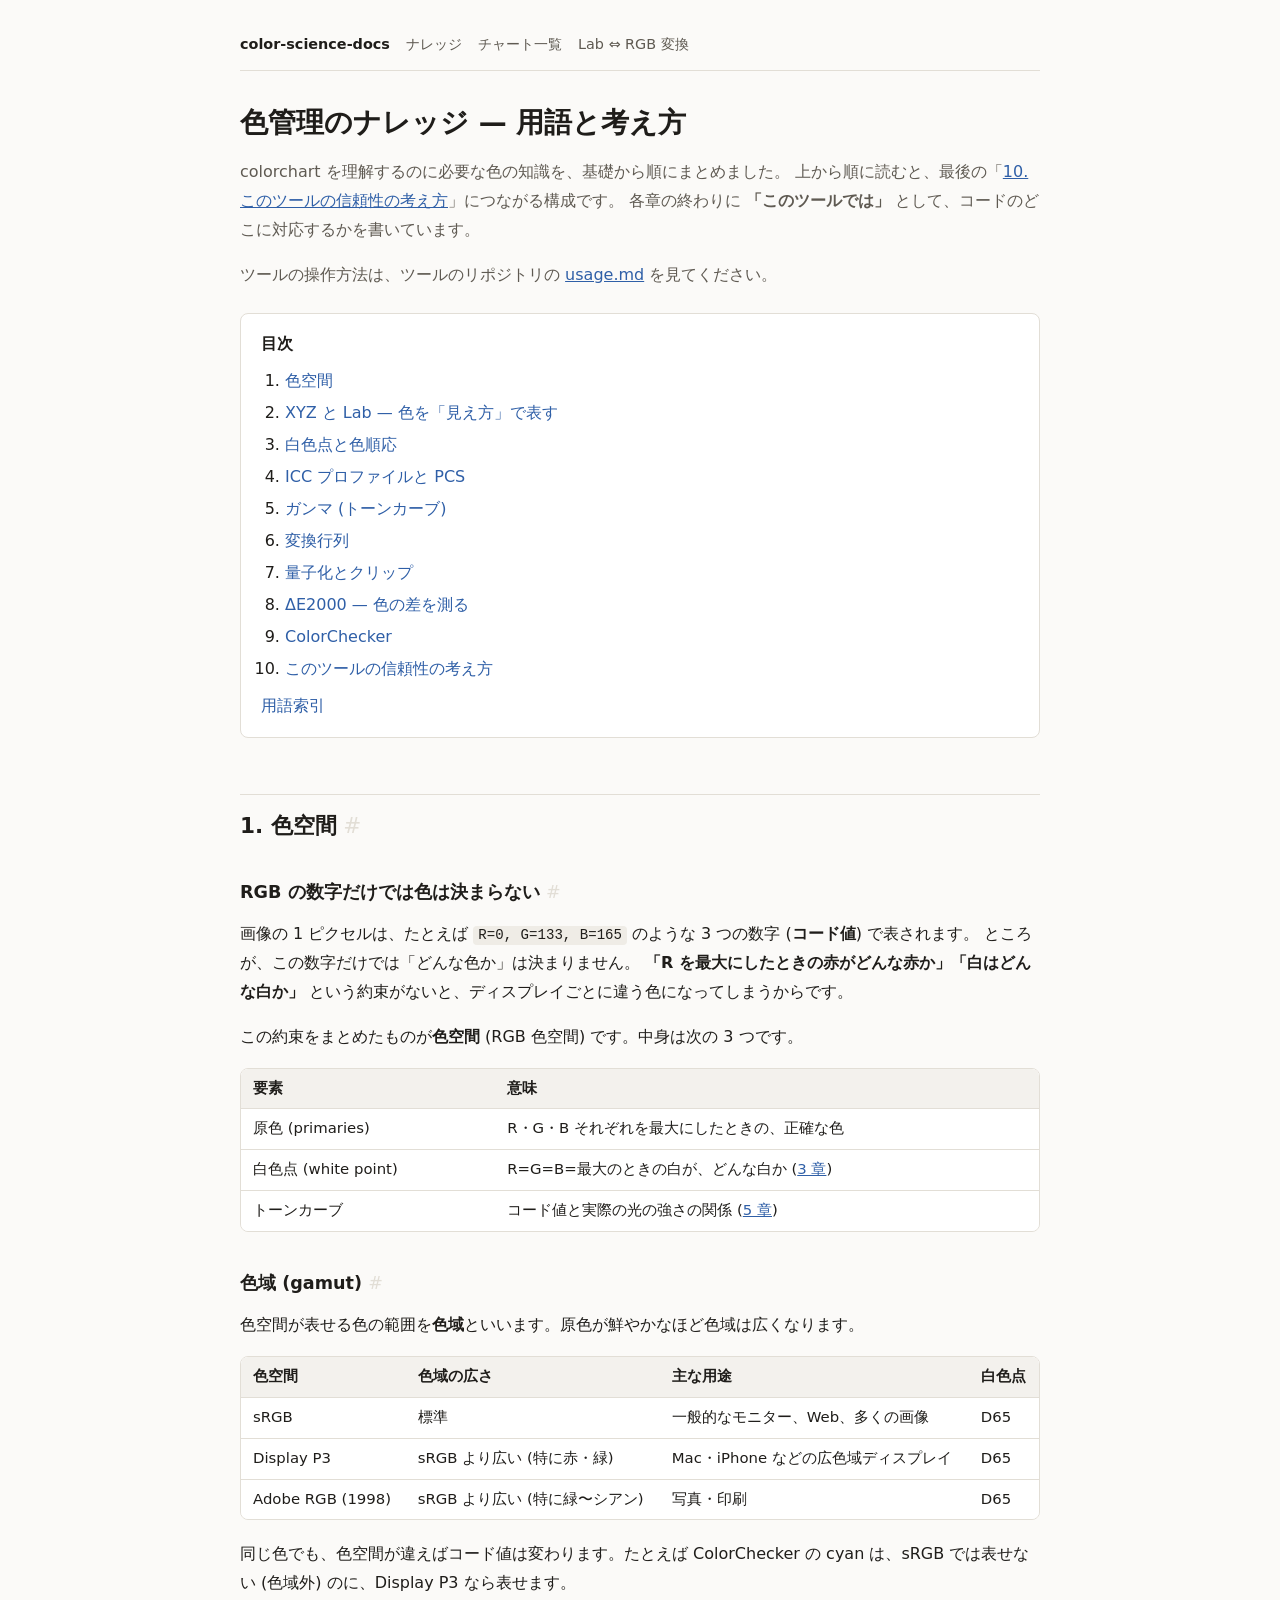
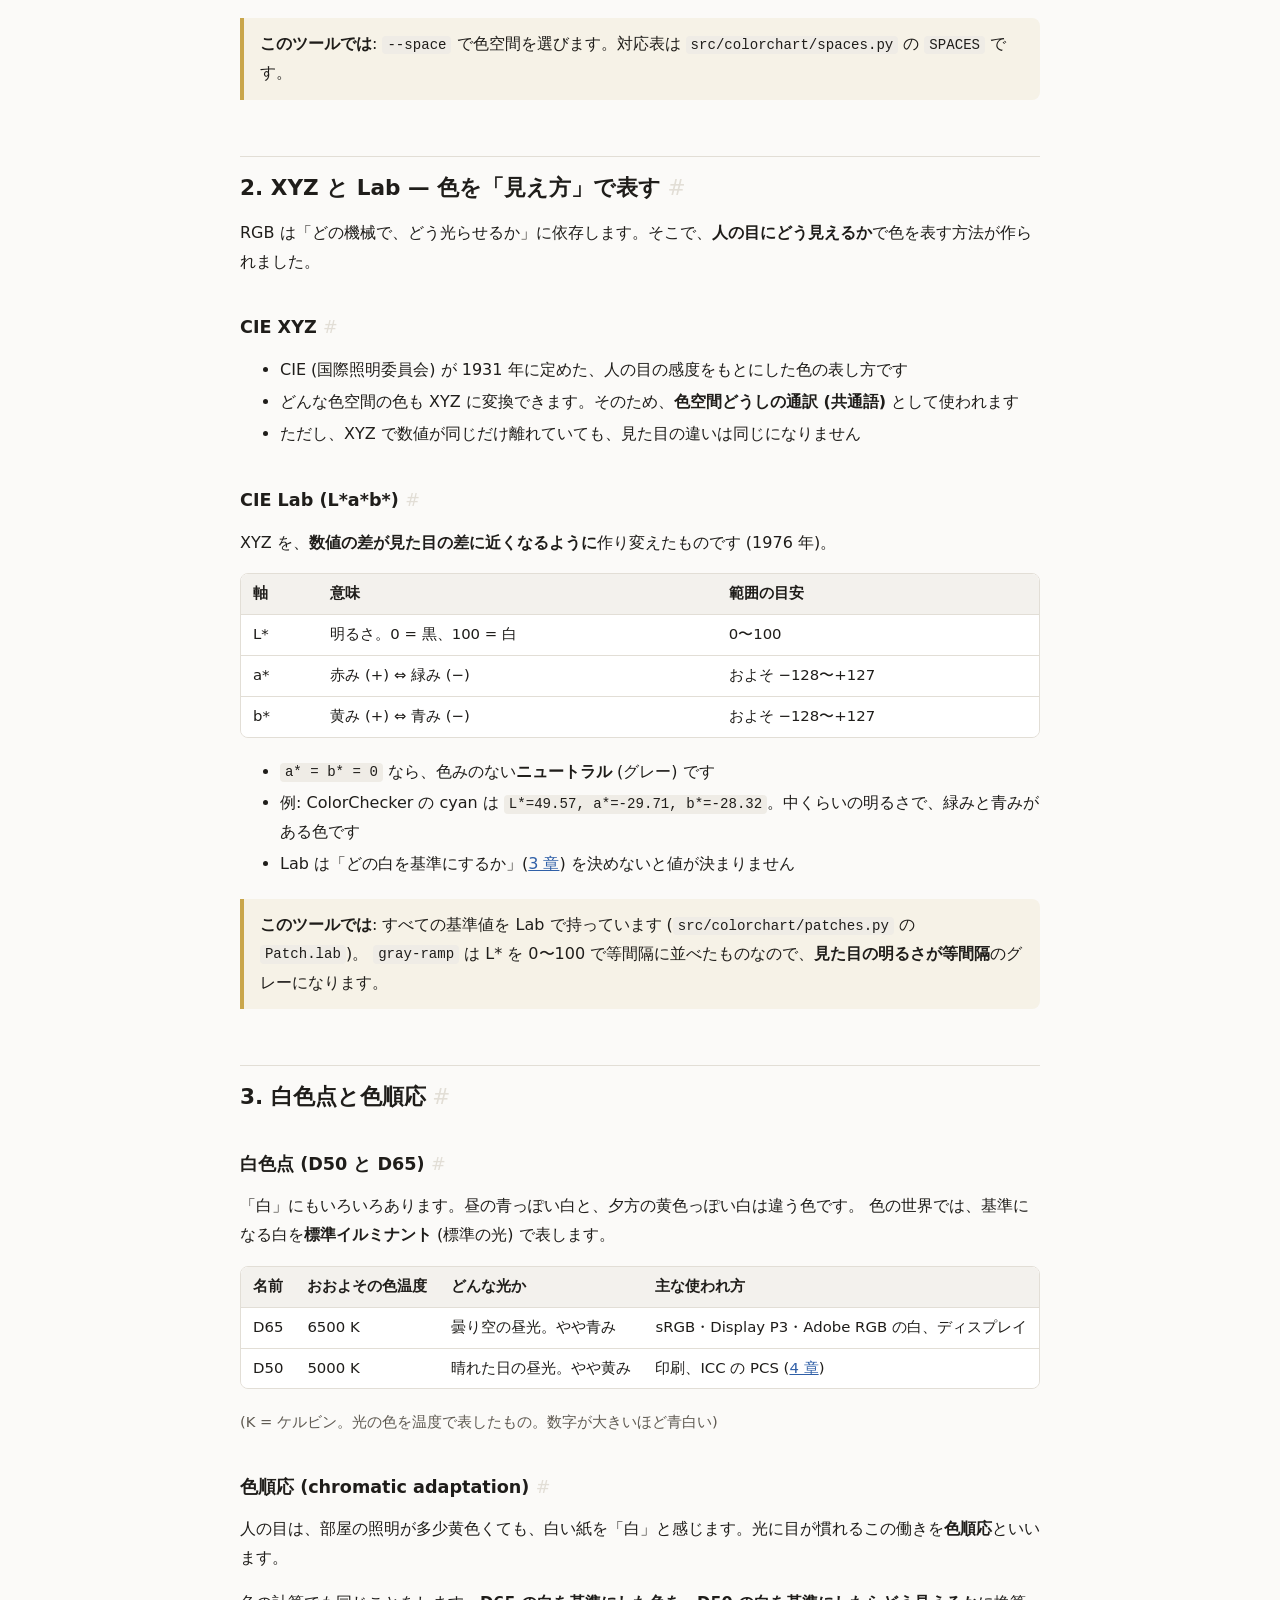
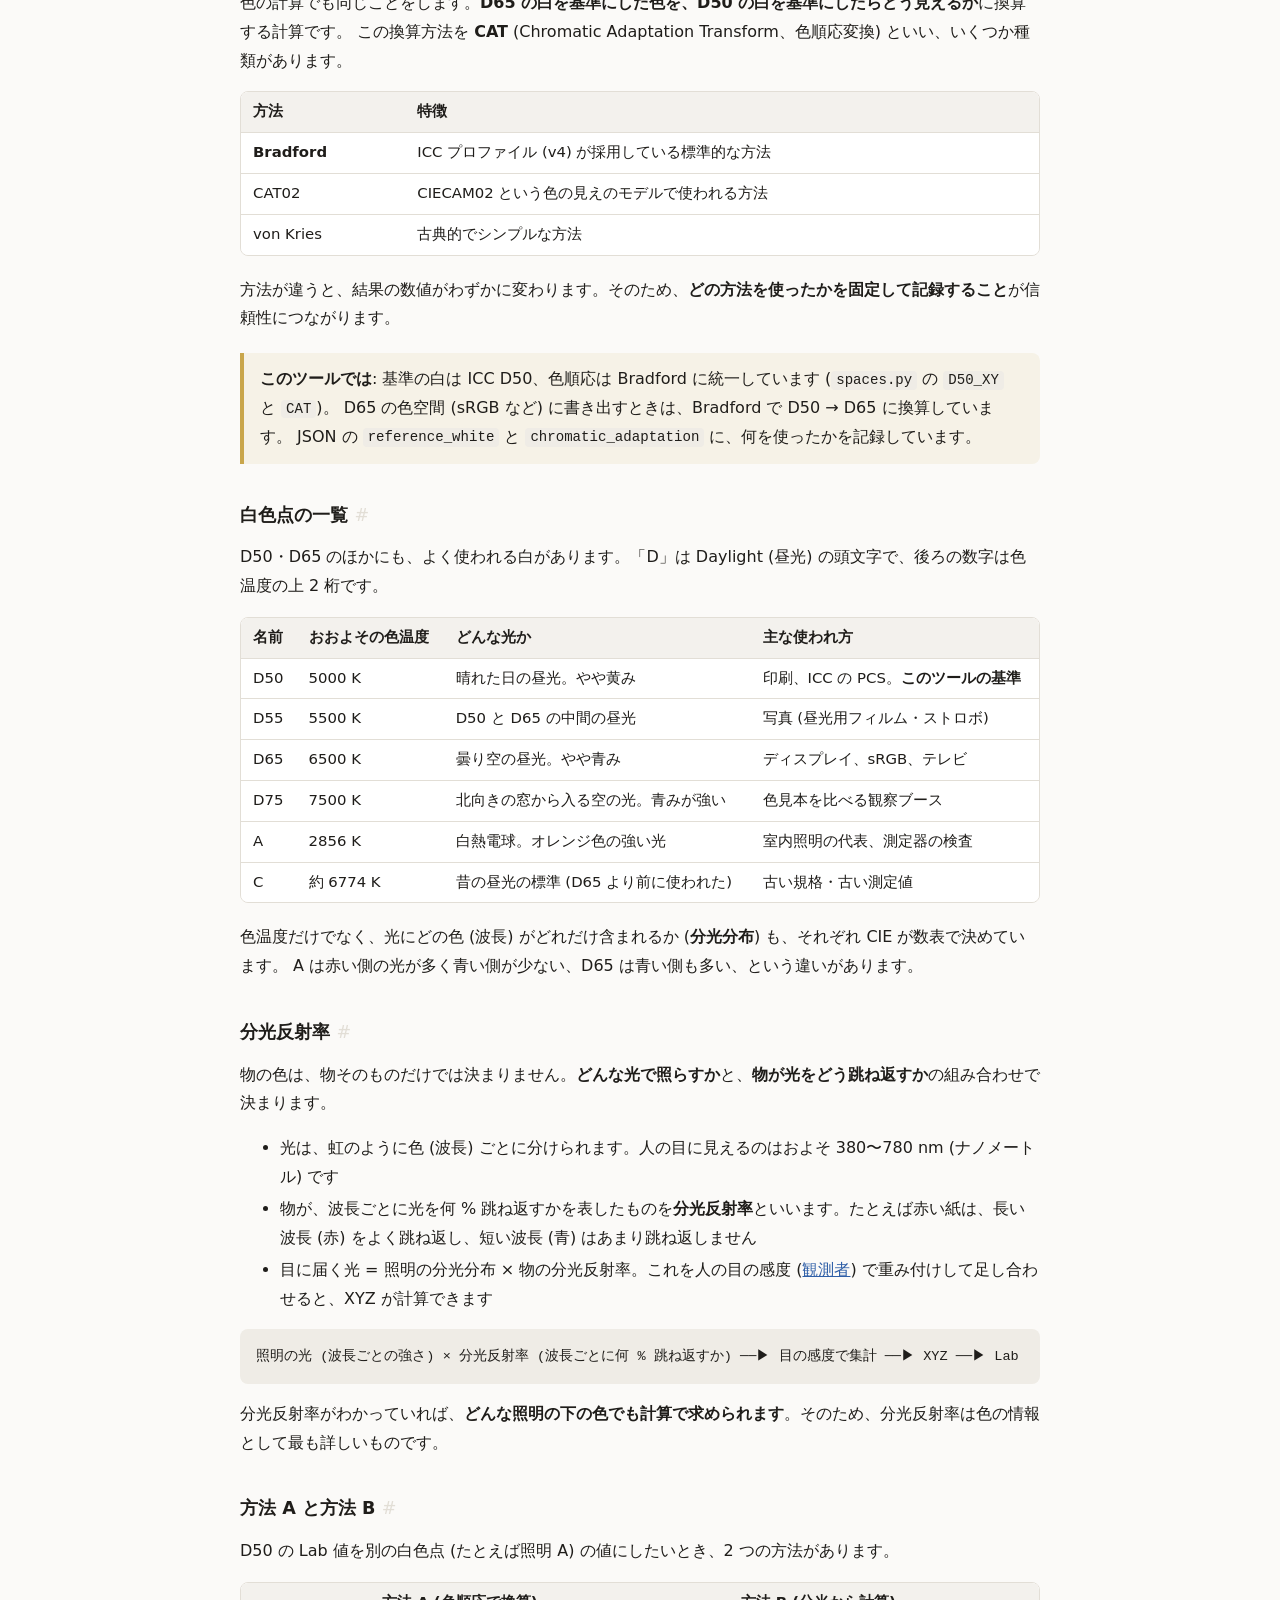
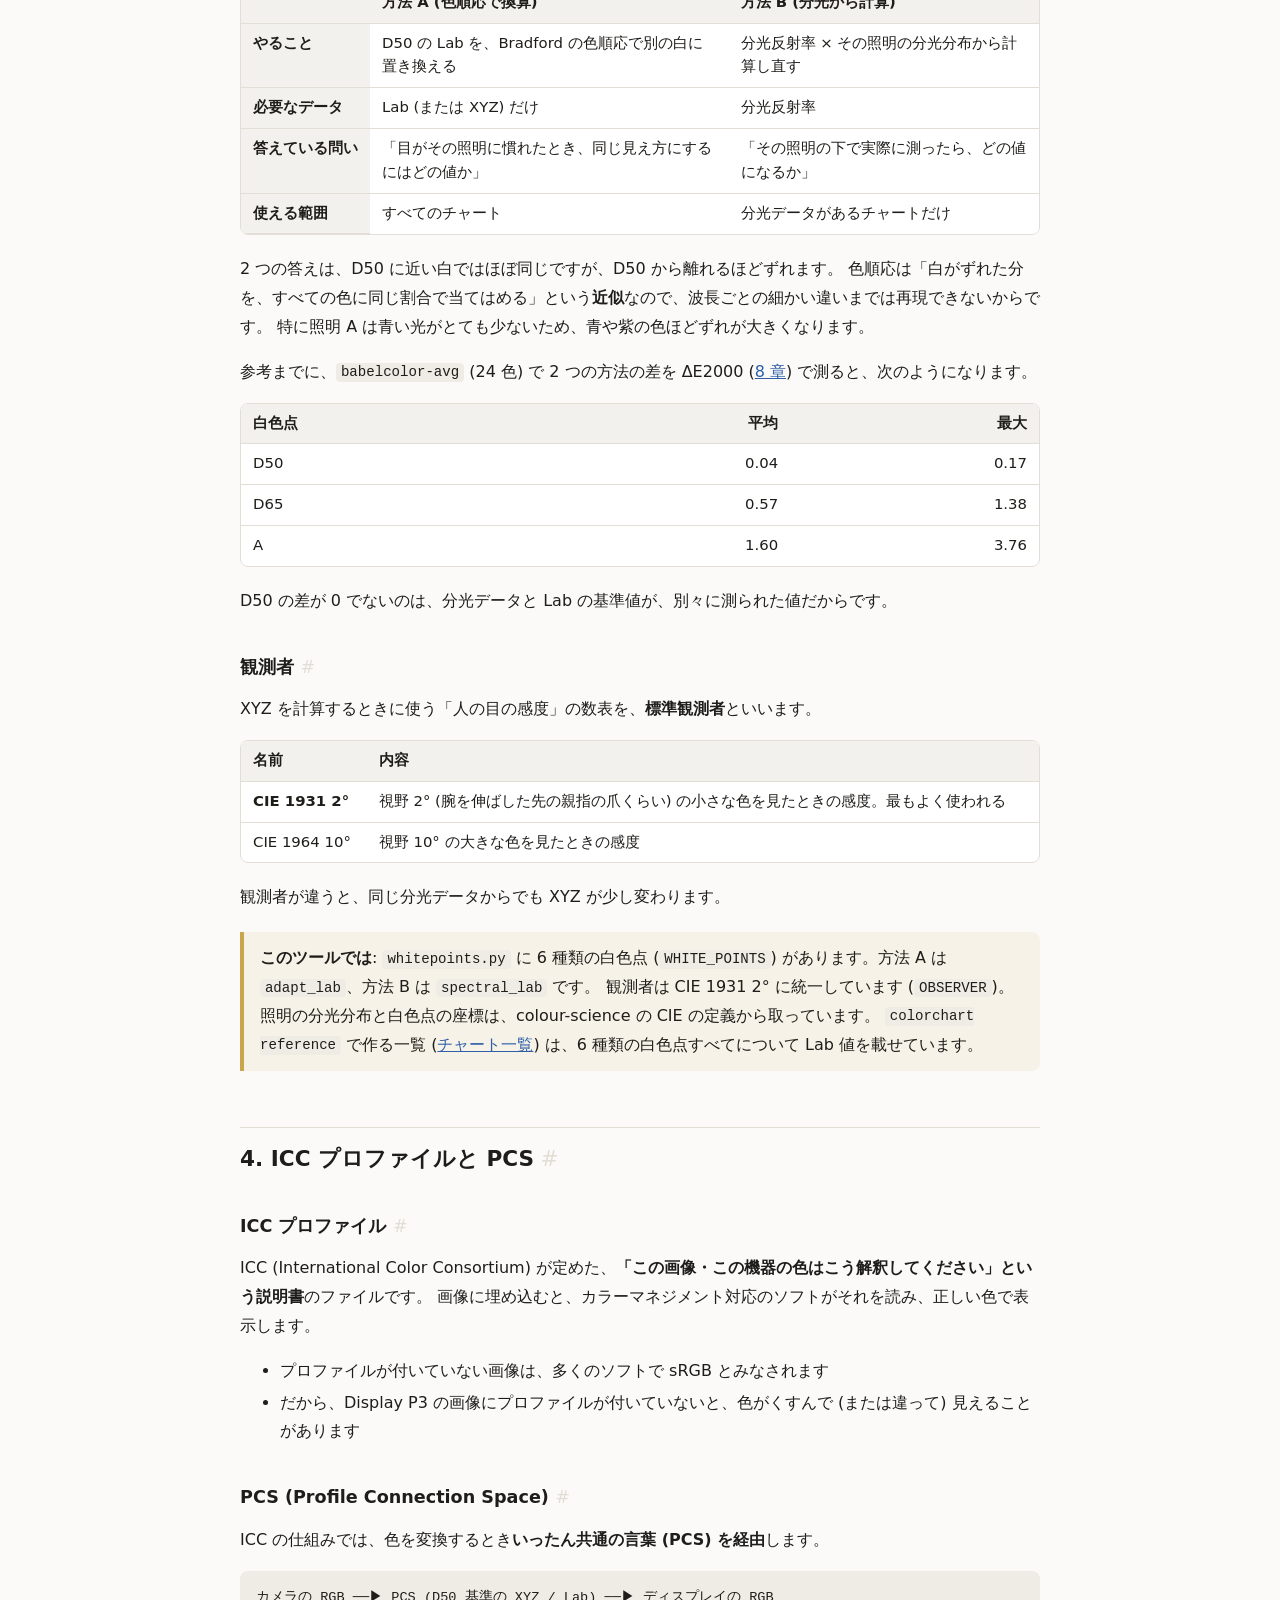
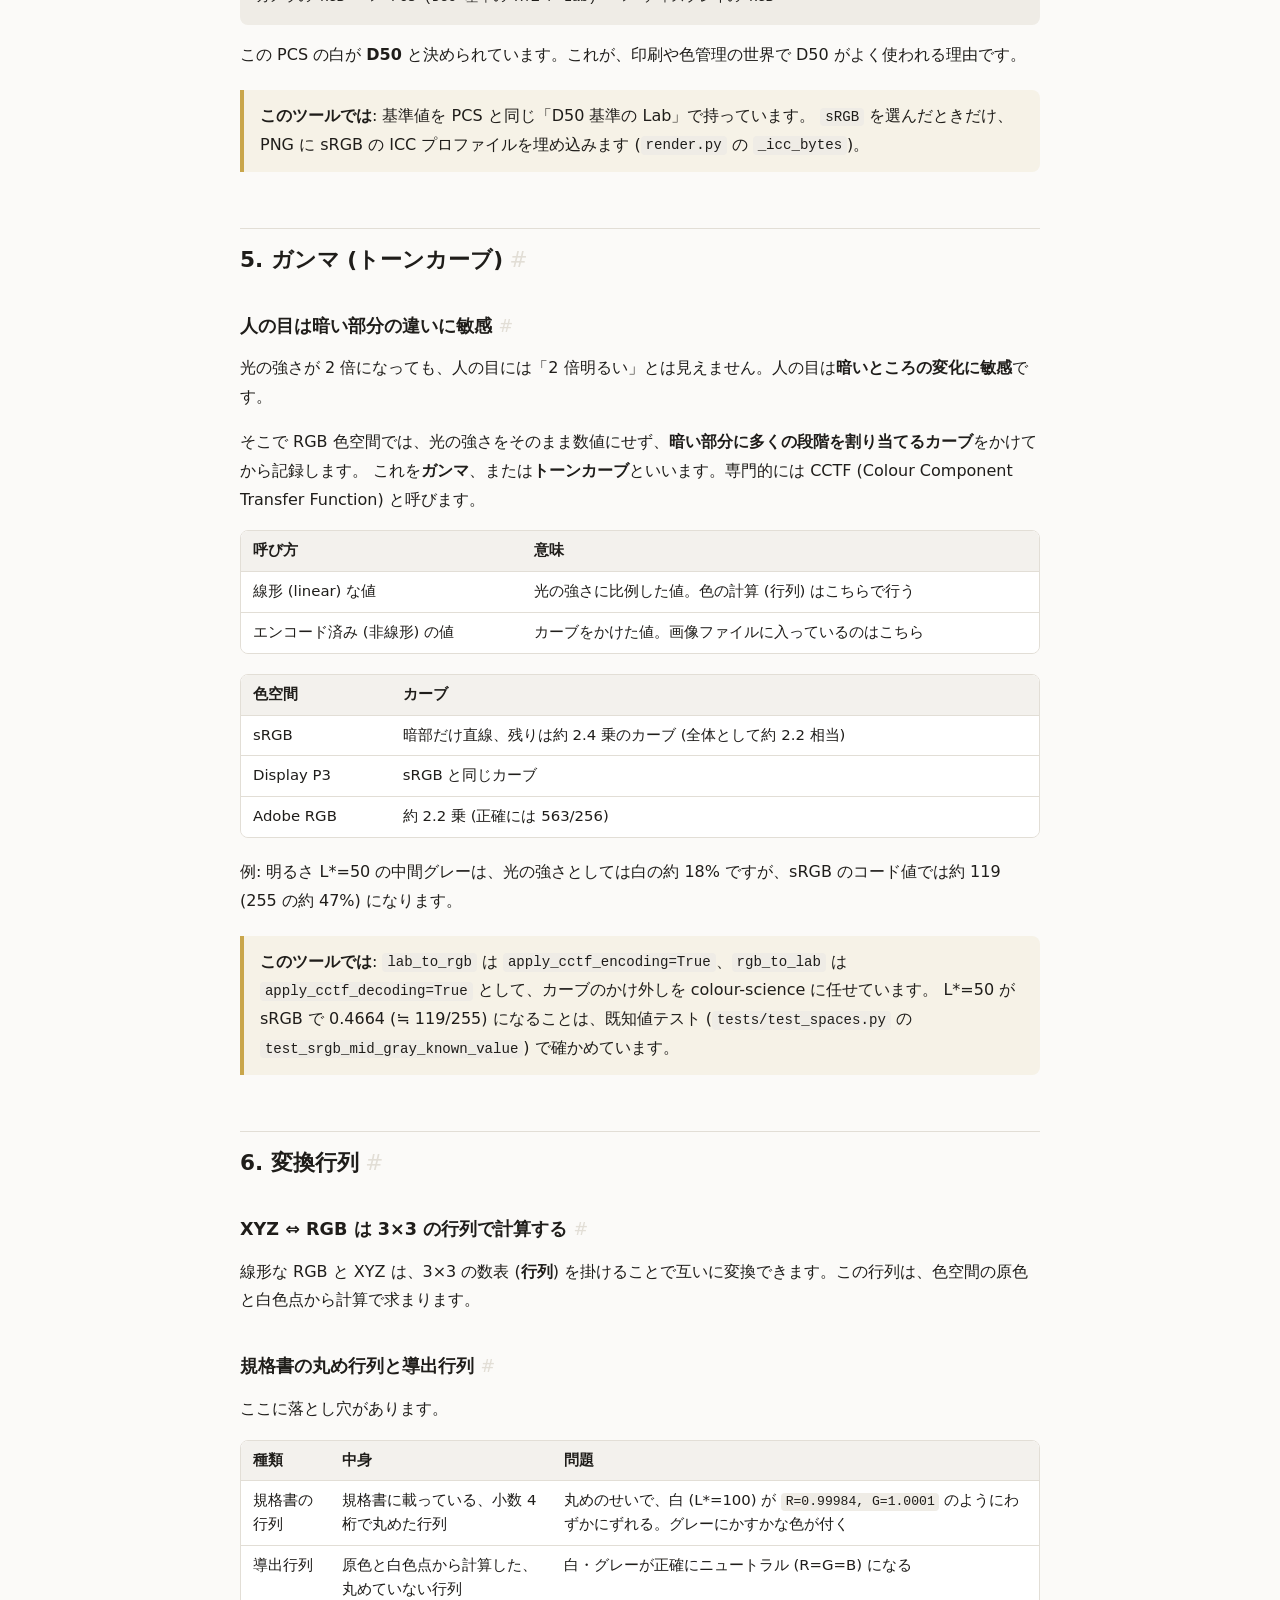
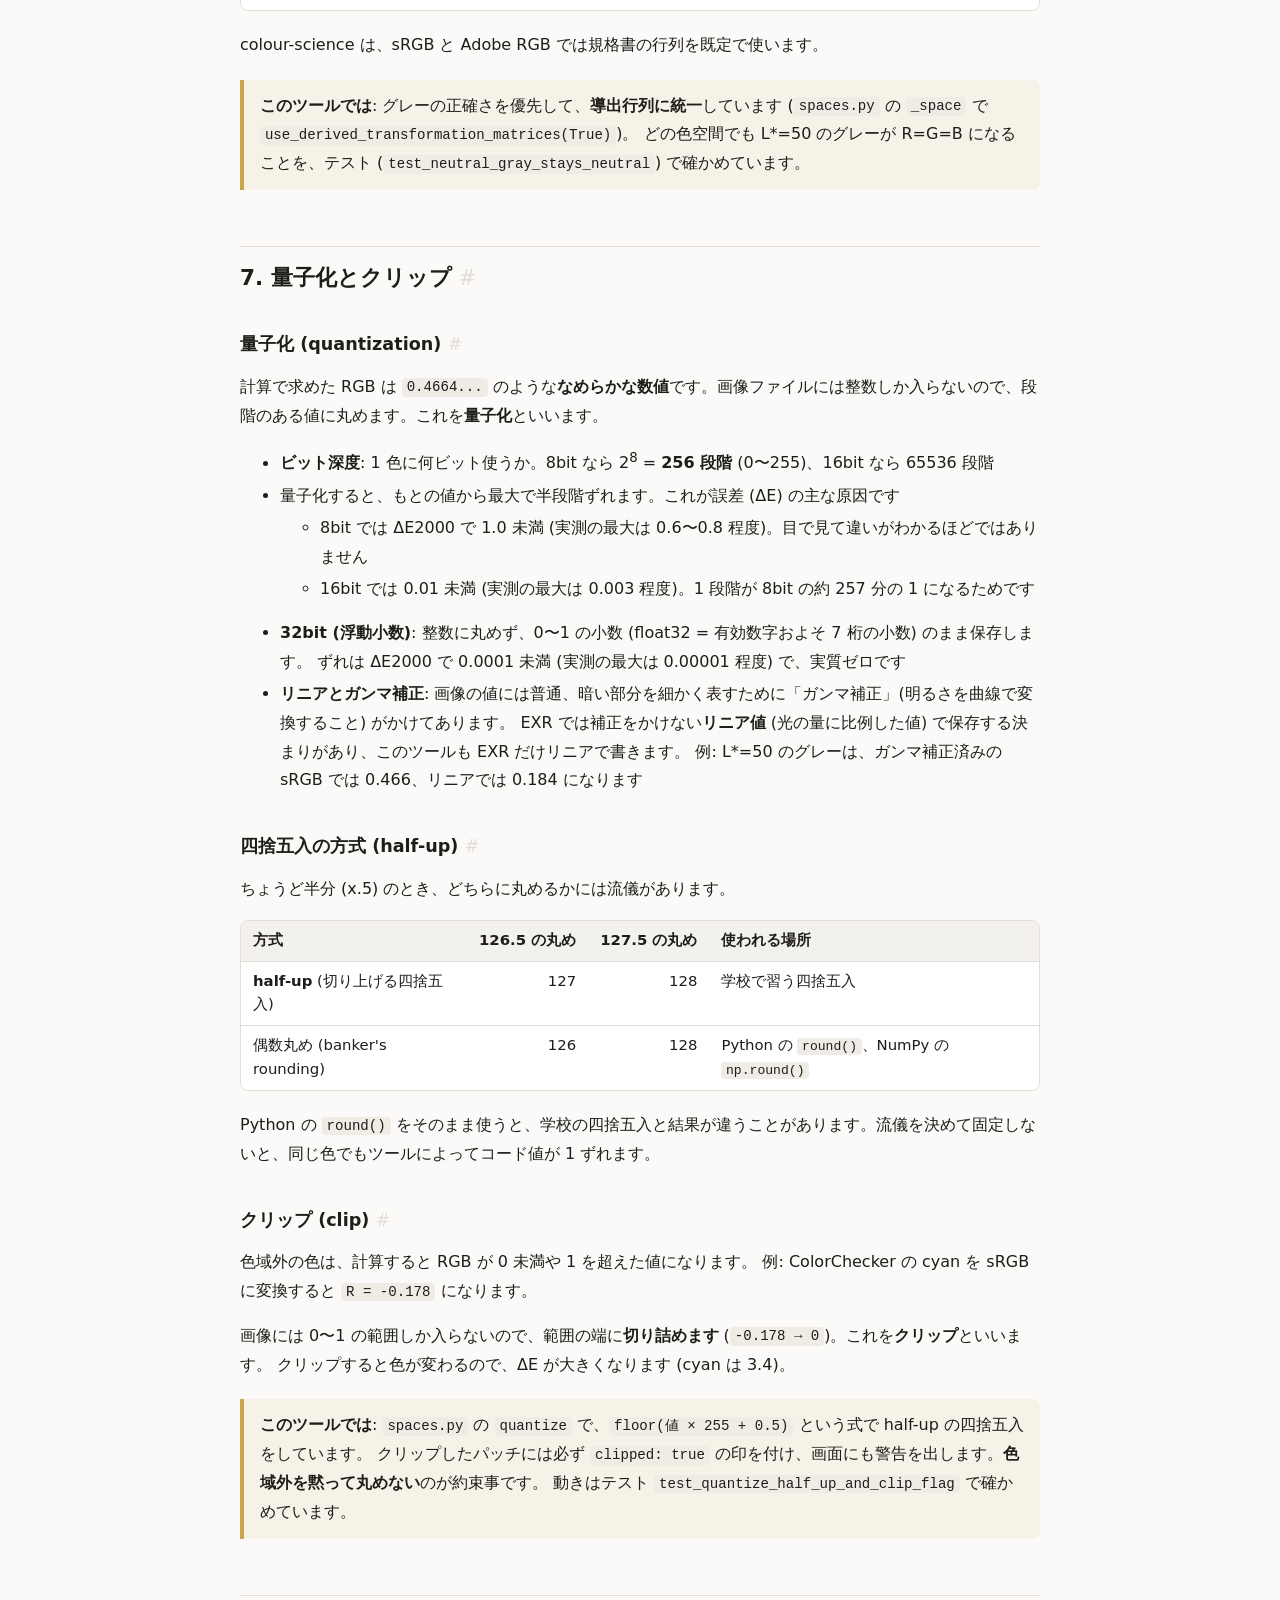
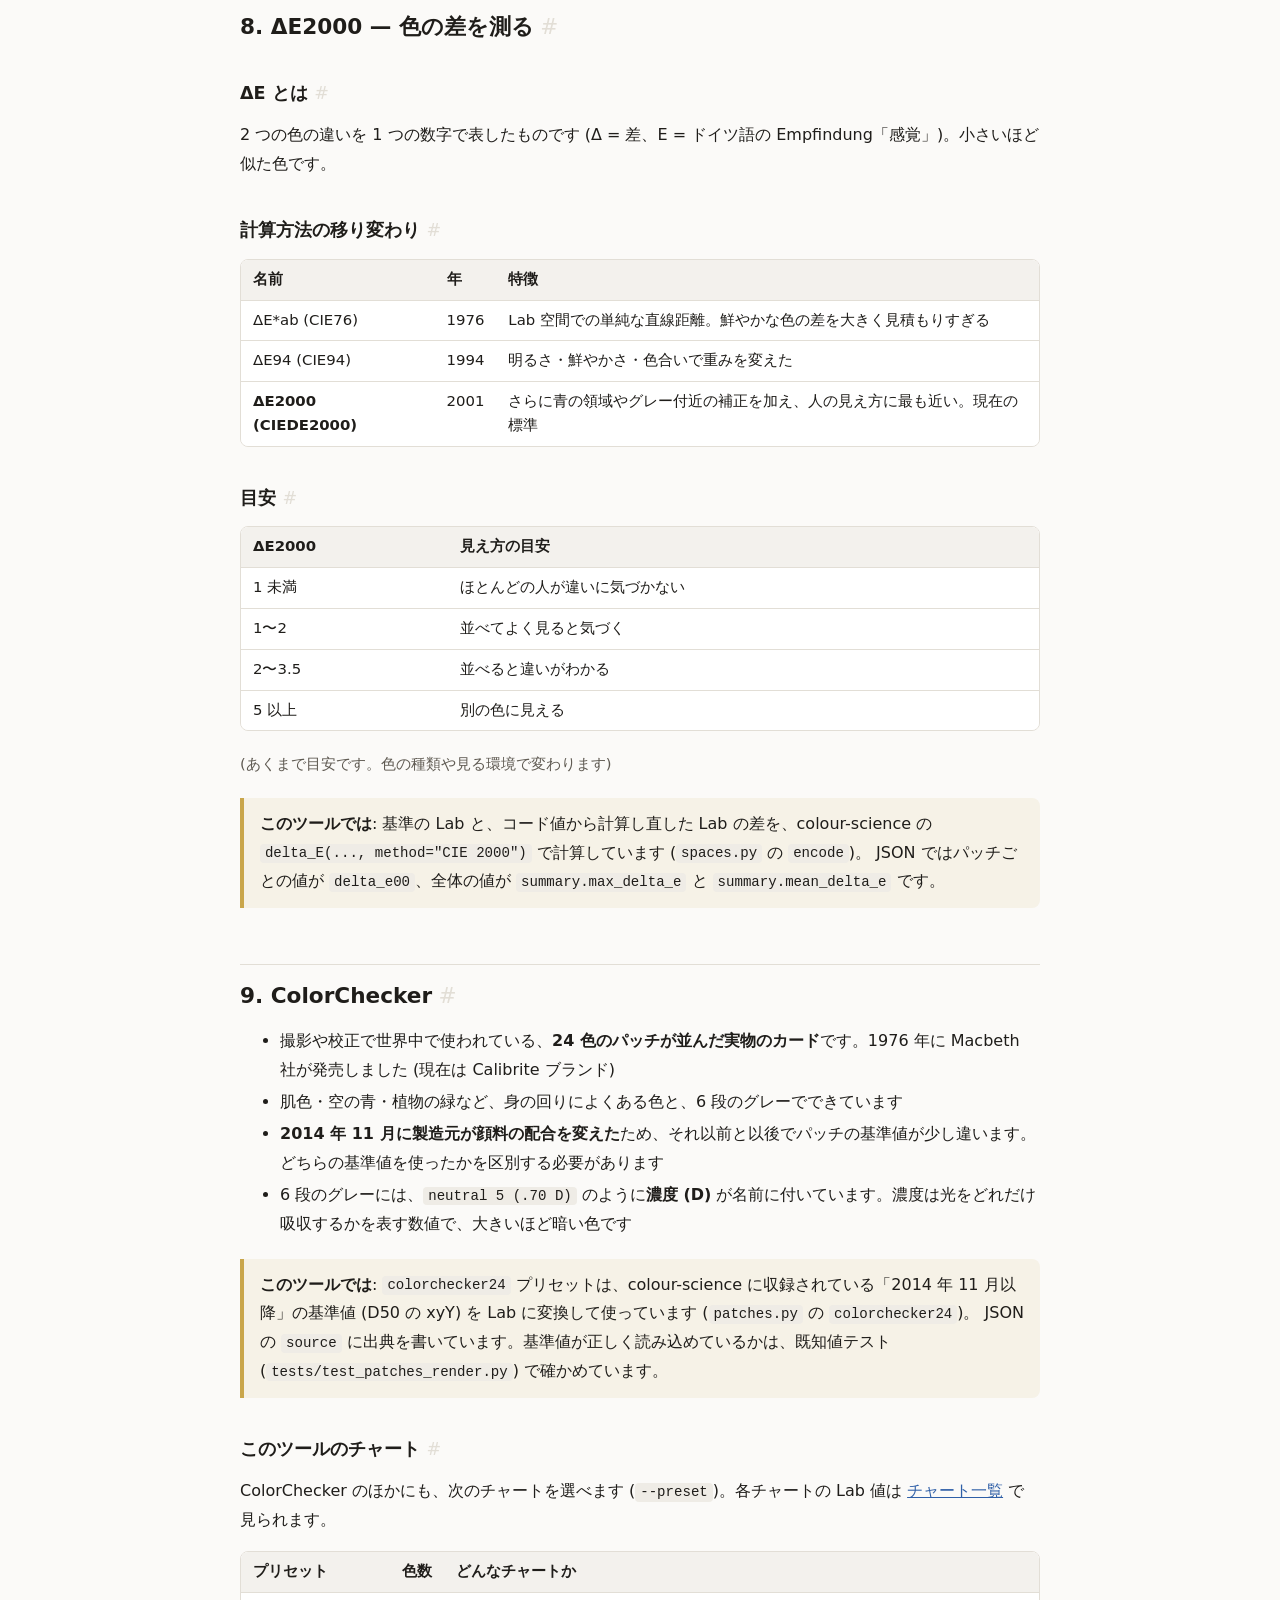
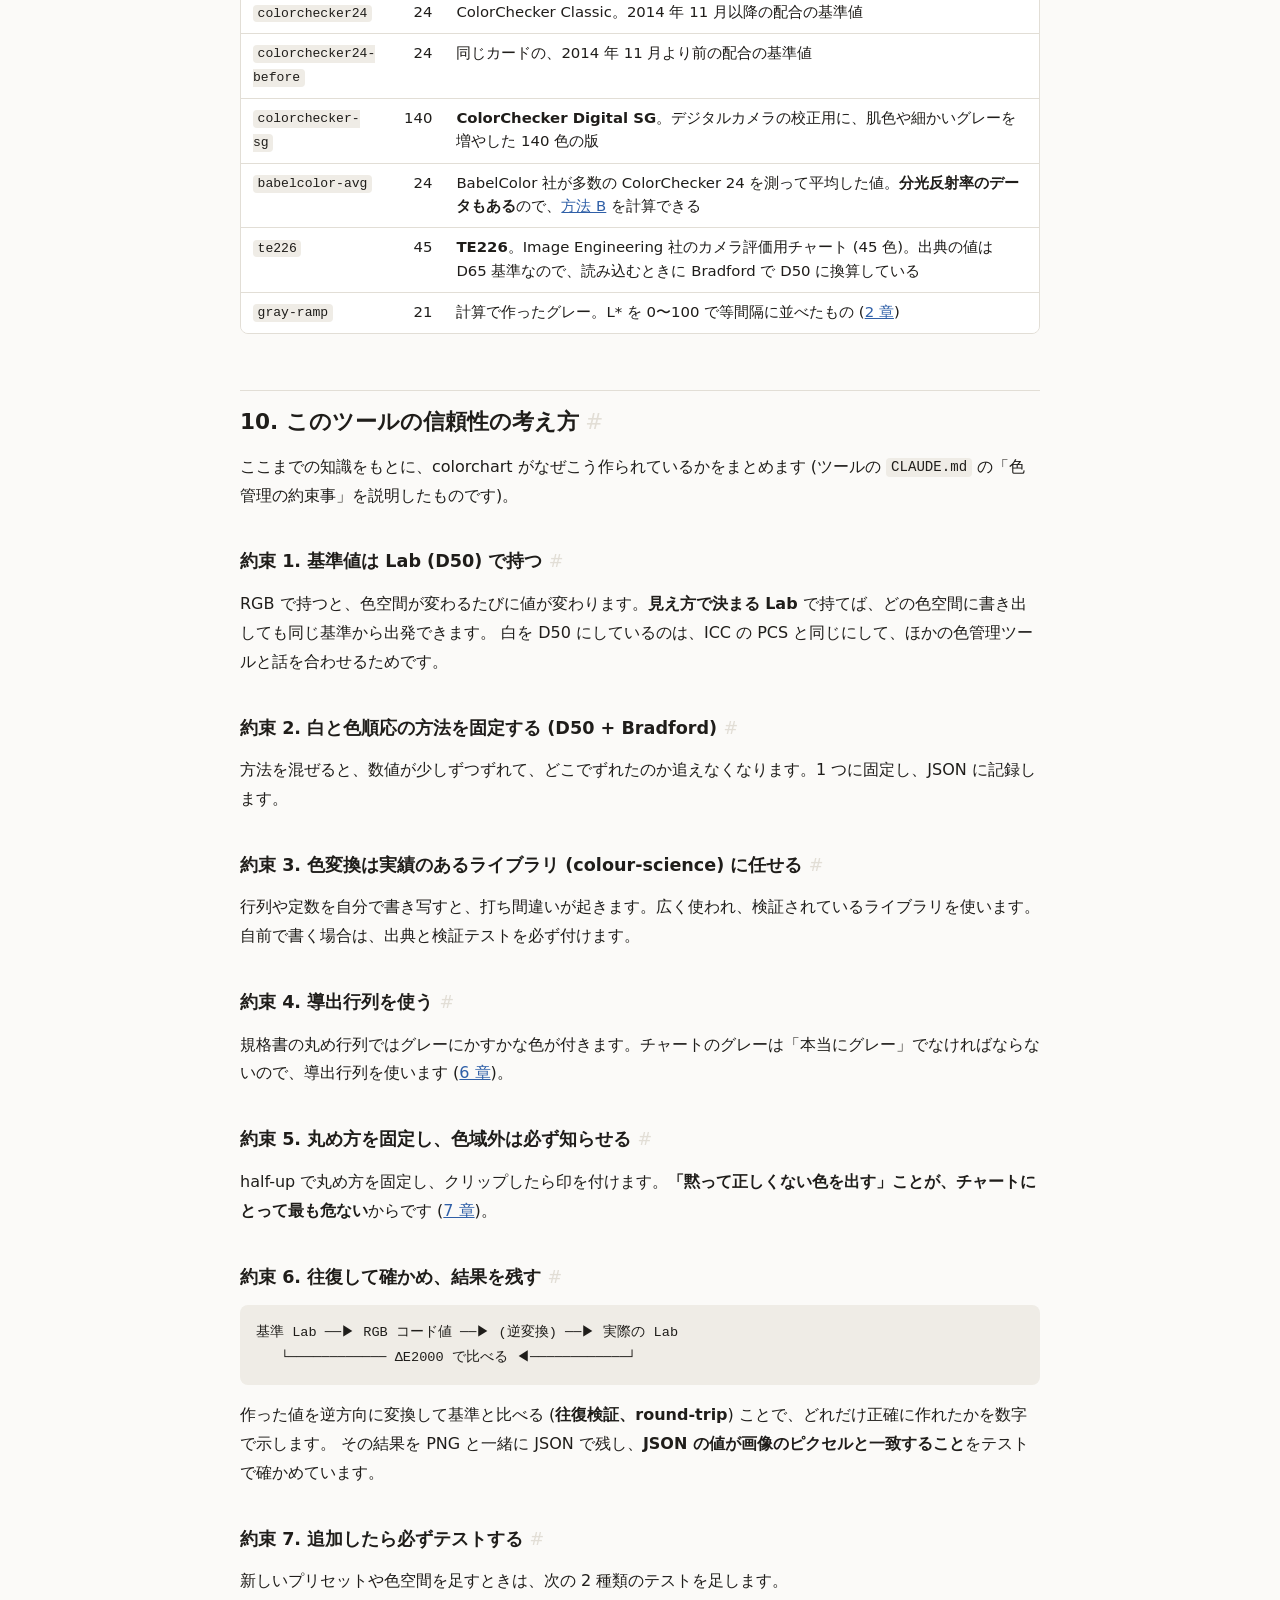
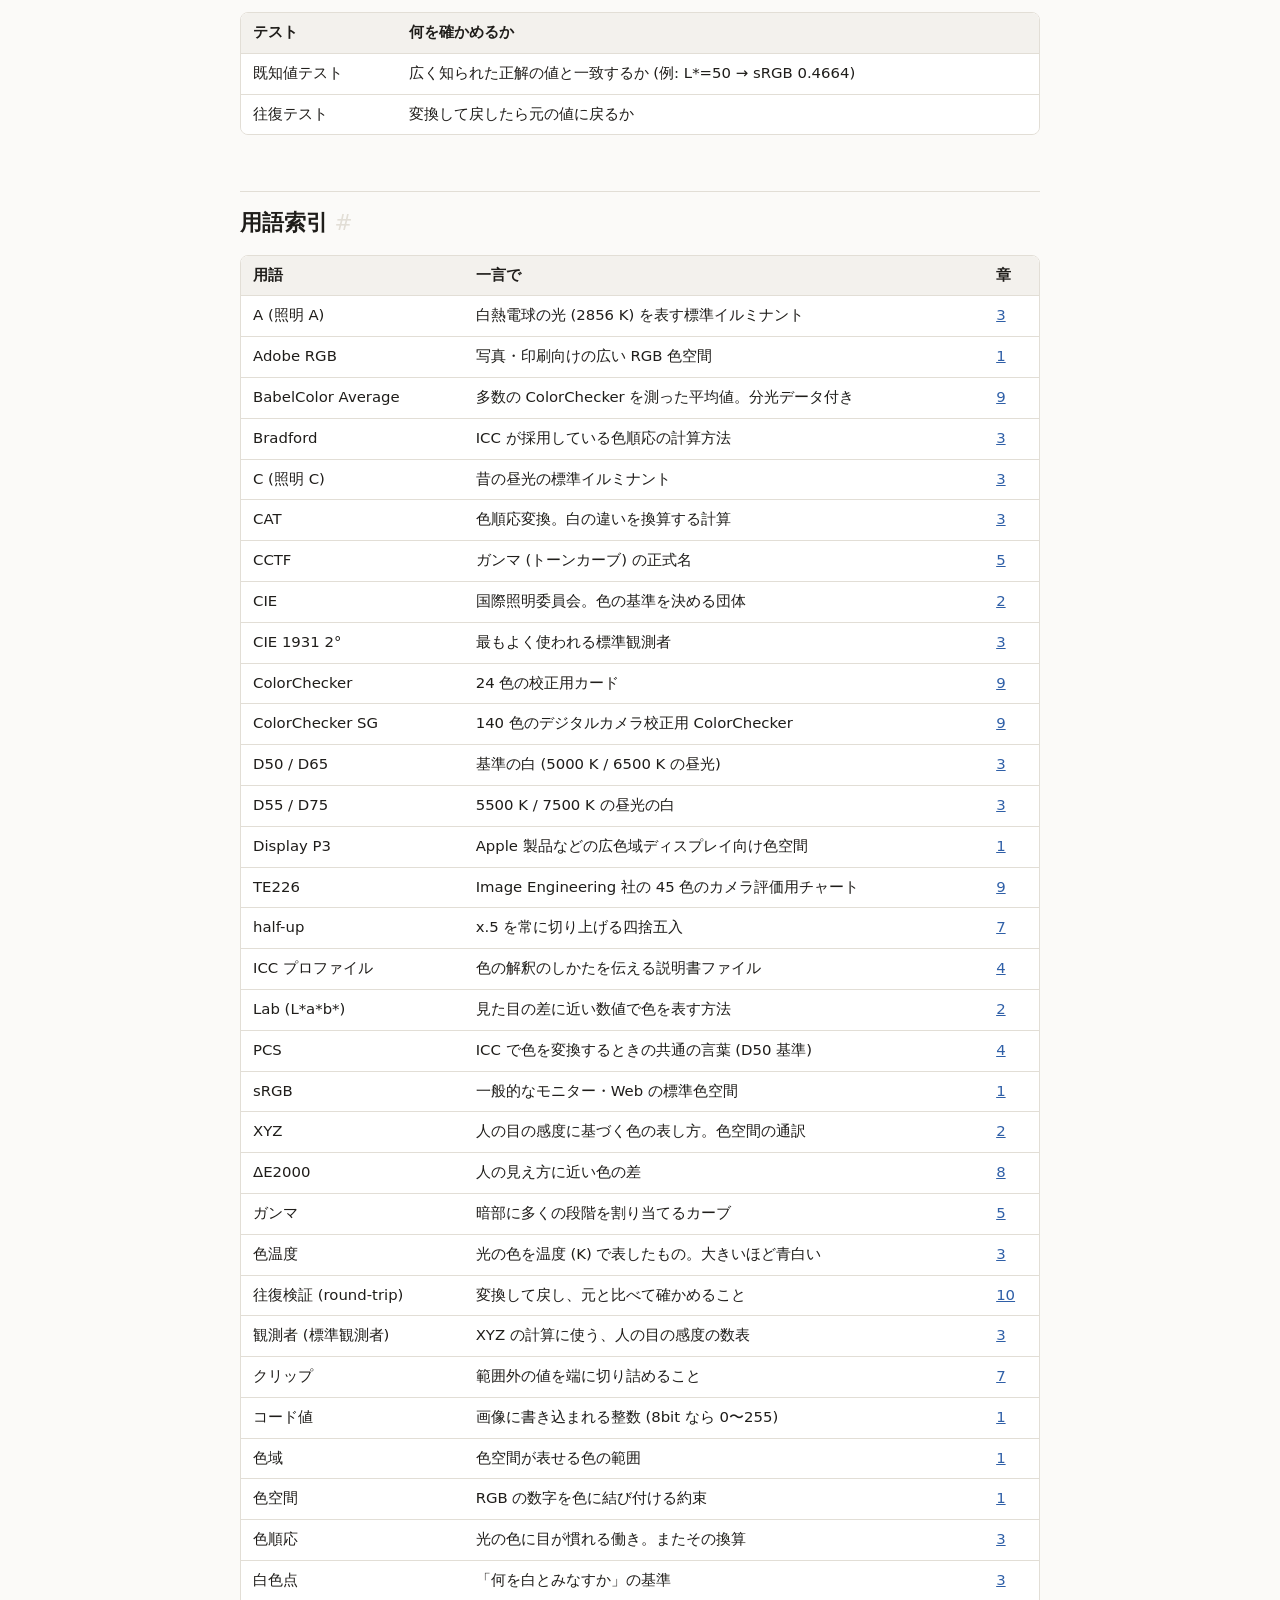
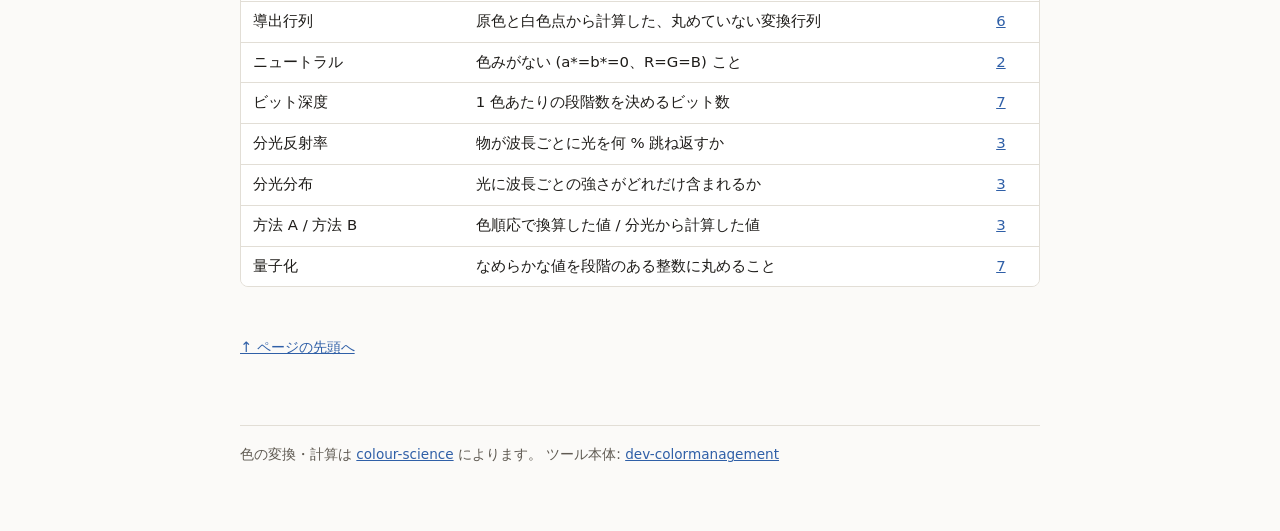
==== commit c67c1be4: "Lab ⇔ RGB 変換ページを追加 ツール (colorchart converter) で生成した変換ページを tools/ に置いた。  - tools/lab-rgb.html / lab-r" ====
--- a/knowledge.html
+++ b/knowledge.html
@@ -14,6 +14,7 @@
   <a class="home" href="index.html">color-science-docs</a>
   <a href="knowledge.html">ナレッジ</a>
   <a href="reports/charts.html">チャート一覧</a>
+  <a href="tools/lab-rgb.html">Lab ⇔ RGB 変換</a>
 </nav>
 
 <main>
